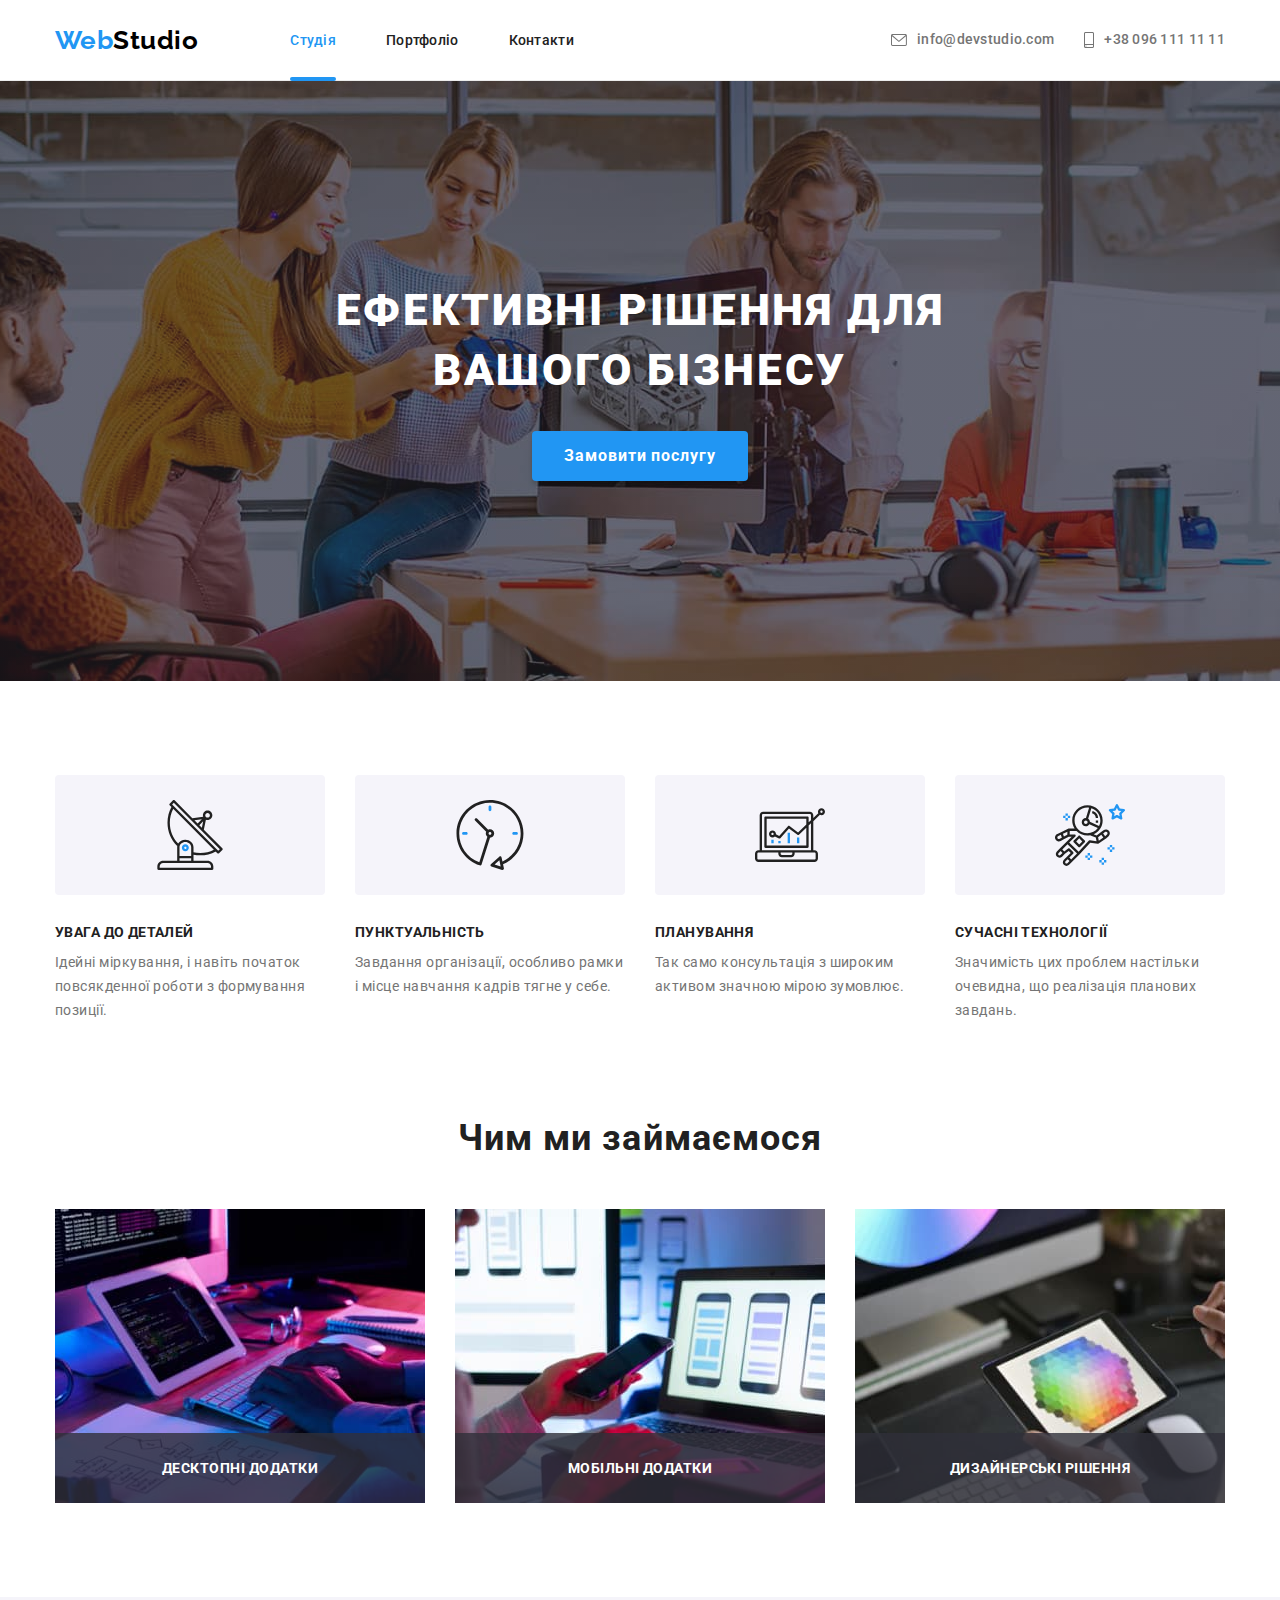
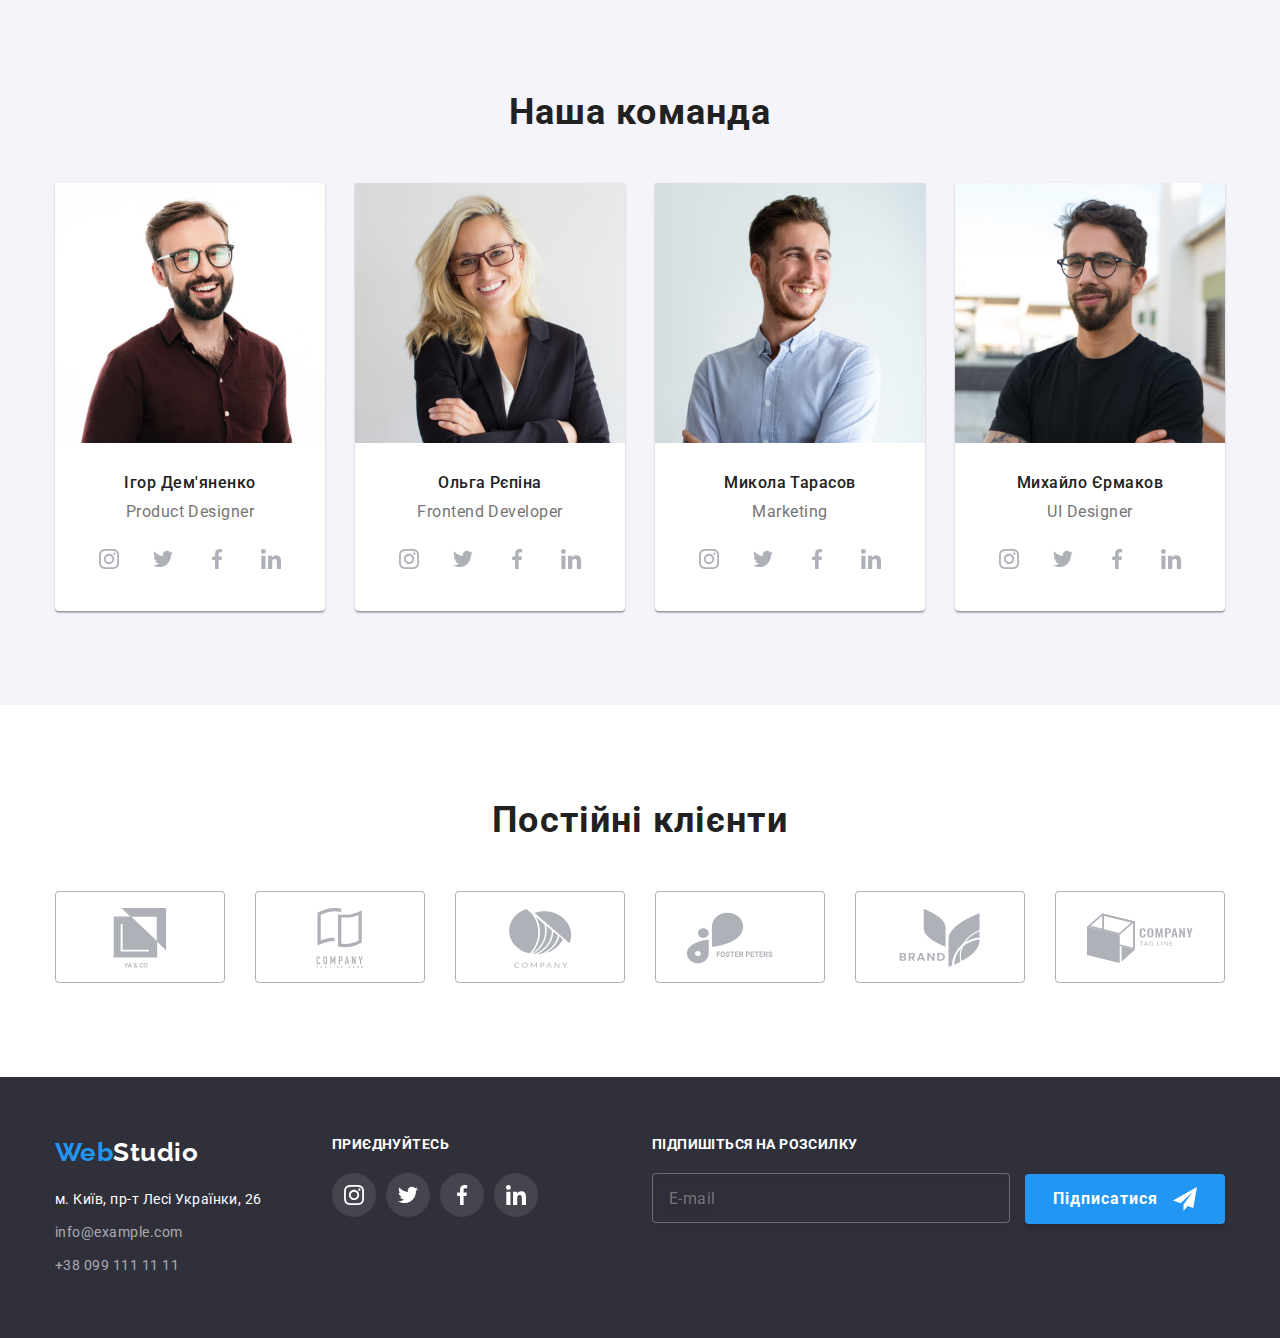
==== index.html @ dfc49bd6 "HW-8" ====
﻿<!DOCTYPE html>
<html lang="ru">
  <head>
    <meta charset="UTF-8" />
    <meta http-equiv="X-UA-Compatible" content="IE=edge" />
    <meta name="viewport" content="width=device-width, initial-scale=1.0" />
    <title>Студия</title>

    <link
      rel="stylesheet"
      href="https://fonts.googleapis.com/css2?family=Raleway:wght@700&family=Roboto:wght@400;500;700;900&display=swap"
    />

    <link
      rel="stylesheet"
      href="https://cdnjs.cloudflare.com/ajax/libs/modern-normalize/1.1.0/modern-normalize.min.css"
    />

    <link rel="stylesheet" href="./css/main.min.css" />
  </head>
  <body>
    <!-- Шапка страницы -->
    <header class="header">
      <div class="container header__container">
        <a class="logo header__logo--positioning" href="./index.html"><span class="logo__initial">Web</span>Studio</a>
        <button data-mobile-menu-open class="button header__button-mobile-menu" type="button" aria-label="Відкрити меню навігації по сайту">
          <svg class="icon header__icon-menu" width="24" height="16">
            <use href="./images/icons.svg#icon-menu"></use>
          </svg>
        </button>
        <div data-mobile-menu class="mobile-menu mobile-menu--hidden">
          <button data-mobile-menu-close class="button header__button-mobile-menu header__button-mobile-menu--close" type="button"
            aria-label="Закрити меню навігації по сайту">
            <svg class="icon header__icon-menu" width="24" height="16">
              <use href="./images/icons.svg#icon-menu-close"></use>
            </svg>
          </button>
          <nav class="mobile-menu__nav mobile-menu__nav--gap">
            <ul class="list mobile-menu__list">
              <li class="mobile-menu__item--positioning">
                <a class="mobile-menu__link mobile-menu__item--current" href="./index.html">Студія</a>
              </li>
              <li class="mobile-menu__item--positioning">
                <a class="mobile-menu__link" href="./portfolio.html">Портфоліо</a>
              </li>
              <li class="mobile-menu__item--positioning">
                <a class="mobile-menu__link" href="#">Контакти</a>
              </li>
            </ul>
          </nav>
          <div class="mobile-menu__contact-thumb">
            <a class="mobile-menu__link mobile-menu__contact-tel mobile-menu__contact--positioning" href="tel:+380961111111">
              +38 096 111 11 11
            </a>
            <a class="mobile-menu__link mobile-menu__contact-mail mobile-menu__contact--positioning" href="mailto:info@devstudio.com">
              info@devstudio.com
            </a>
          </div>
          <ul class="list mobile-menu__social">
            <li class="mobile-menu__social-line mobile-menu__social-item--positioning">
              <a class="mobile-menu__link mobile-menu__social-item" href="#">Instagram</a>
            </li>
            <li class="mobile-menu__social-line mobile-menu__social-item--positioning">
              <a class="mobile-menu__link mobile-menu__social-item" href="#">Twitter</a>
            </li>
            <li class="mobile-menu__social-line mobile-menu__social-item--positioning">
              <a class="mobile-menu__link mobile-menu__social-item" href="#">Facebook</a>
            </li>
            <li class="mobile-menu__social-line mobile-menu__social-item--positioning">
              <a class="mobile-menu__link mobile-menu__social-item" href="#">LinkedIn</a>
            </li>
          </ul>
        </div>
        <nav class="menu-nav menu-nav--gap">
          <ul class="list menu-nav__list menu-nav--gap">
            <li class="menu-nav__item--positioning">
              <a class="link menu-nav__link menu-nav__link--current" href="./index.html">Студія</a>
            </li>
            <li class="menu-nav__item--positioning">
              <a class="link menu-nav__link" href="./portfolio.html">Портфоліо</a>
            </li>
            <li class="menu-nav__item--positioning">
              <a class="link menu-nav__link" href="#">Контакти</a>
            </li>
          </ul>
        </nav>
        <div class="header__contact-thumb">
          <a class="link header__contact header__contact--positioning" href="mailto:info@devstudio.com">
            <svg class="header__icon header__icon--positioning" width="16" height="12">
              <use href="./images/icons.svg#icon-envelope"></use>
            </svg>
            info@devstudio.com
          </a>
          <a class="link header__contact header__contact--positioning" href="tel:+380961111111">
            <svg class="header__icon header__icon--positioning" width="10" height="16">
              <use href="./images/icons.svg#icon-smartphone"></use>
            </svg>
            +38 096 111 11 11
          </a>
        </div>
      </div>
    </header>
    <main>
      <!-- Херо секция -->
      <section class="hero hero__container--positioning">
        <h1 class="hero__title hero__title--positioning">
          Ефективні рішення для вашого бізнесу
        </h1>
        <button data-modal-open class="button hero__button" type="button">
          Замовити послугу
        </button>
      </section>
      <!-- Особенности -->
      <section class="section">
        <div class="container">
          <h2 class="visually-hidden">Особливості</h2>
          <ul class="list benefit__list">
            <li class="benefit__item">
              <div class="benefit__div benefit__div--positioning">
                <svg class="benefit__icon benefit__icon--positioning" width="70" height="70">
                  <use href="./images/icons.svg#icon-antenna"></use>
                </svg>
              </div>
              <h3 class="title benefit__title benefit__title--positioning">
                Увага до деталей
              </h3>
              <p class="benefit__text">
                Ідейні міркування, і навіть початок повсякденної роботи з формування позиції.
              </p>
            </li>
            <li class="benefit__item benefit__item--positioning">
              <div class="benefit__div benefit__div--positioning">
                <svg class="benefit__icon benefit__icon--positioning" width="70" height="70">
                  <use href="./images/icons.svg#icon-clock"></use>
                </svg>
              </div>
              <h3 class="title benefit__title benefit__title--positioning">
                Пунктуальність
              </h3>
              <p class="benefit__text">
                Завдання організації, особливо рамки і місце навчання кадрів тягне у себе.
              </p>
            </li>
            <li class="benefit__item benefit__item--positioning">
              <div class="benefit__div benefit__div--positioning">
                <svg class="benefit__icon benefit__icon--positioning" width="70" height="70">
                  <use href="./images/icons.svg#icon-diagram"></use>
                </svg>
              </div>
              <h3 class="title benefit__title benefit__title--positioning">
                Планування
              </h3>
              <p class="benefit__text">
                Так само консультація з широким активом значною мірою зумовлює.
              </p>
            </li>
            <li class="benefit__item benefit__item--positioning">
              <div class="benefit__div benefit__div--positioning">
                <svg class="benefit__icon benefit__icon--positioning" width="70" height="70">
                  <use href="./images/icons.svg#icon-astronaut"></use>
                </svg>
              </div>
              <h3 class="title benefit__title benefit__title--positioning">
                Сучасні технології
              </h3>
              <p class="benefit__text">
                Значимість цих проблем настільки очевидна, що реалізація планових завдань.
              </p>
            </li>
          </ul>
        </div>
      </section>
      <!-- Презентация -->
      <section class="section presentation">
        <div class="container">
          <h2 class="title title--positioning">Чим ми займаємося</h2>
          <ul class="list presentation__list">
            <li class="presentation__item presentation__item--positioning">
              <img class="img presentation__img" srcset="./images/box1@2x.jpg 2x" src="./images/box1.jpg" alt="Разработка сайта" width="370" height="295" />
              <h3 class="presentation__title">Десктопні додатки</h3>
            </li>
            <li class="presentation__item presentation__item--positioning">
              <img class="img presentation__img" srcset="./images/box2@2x.jpg 2x" src="./images/box2.jpg" alt="Адаптация сайта для мобильных устройств" width="370"
                height="295" />
              <h3 class="presentation__title">Мобільні додатки</h3>
            </li>
            <li class="presentation__item presentation__item--positioning">
              <img class="img presentation__img" srcset="./images/box3@2x.jpg 2x" src="./images/box3.jpg" alt="Тестирование готового продукта" width="370" height="295" />
              <h3 class="presentation__title">Дизайнерські рішення</h3>
            </li>
          </ul>
        </div>
      </section>
      <!-- Наша команда -->
      <section class="section team">
        <div class="container">
          <h2 class="title title--positioning">Наша команда</h2>
          <ul class="list team__list">
            <li class="team-card">
              <article>
                <img class="img team-card__img" srcset="./images/foto1@2x.jpg 2x" src="./images/foto1.jpg" alt="Фото Игоря Демьяненко" width="270" height="260" />
                <div class="team-card__tablet">
                  <h3 class="team-card__name team-card__name--positioning">
                    Ігор Дем'яненко
                  </h3>
                  <p class="team-card__profession--positioning">Product Designer</p>
                  <ul class="list contact-list">
                    <li class="contact-list__item--positioning">
                      <a class="link contact-list__link" href="#" aria-label="Instagram">
                        <svg class="icon" width="20" height="20">
                          <use href="./images/icons.svg#icon-instagram"></use>
                        </svg>
                      </a>
                    </li>
                    <li class="contact-list__item--positioning">
                      <a class="link contact-list__link" href="#" aria-label="Twitter">
                        <svg class="icon" width="20" height="20">
                          <use href="./images/icons.svg#icon-twitter"></use>
                        </svg>
                      </a>
                    </li>
                    <li class="contact-list__item--positioning">
                      <a class="link contact-list__link" href="#" aria-label="Facebook">
                        <svg class="icon" width="20" height="20">
                          <use href="./images/icons.svg#icon-facebook"></use>
                        </svg>
                      </a>
                    </li>
                    <li class="contact-list__item--positioning">
                      <a class="link contact-list__link" href="#" aria-label="Linkedin">
                        <svg class="icon" width="20" height="20">
                          <use href="./images/icons.svg#icon-linkedin"></use>
                        </svg>
                      </a>
                    </li>
                  </ul>
                </div>
              </article>
            </li>
            <li class="team-card">
              <article>
                <img class="img team-card__img" srcset="./images/foto2@2x.jpg 2x" src="./images/foto2.jpg" alt="Фото Ольги Репиной" width="270" height="260" />
                <div class="team-card__tablet">
                  <h3 class="team-card__name team-card__name--positioning">
                    Ольга Рєпіна
                  </h3>
                  <p class="team-card__profession--positioning">
                    Frontend Developer
                  </p>
                  <ul class="list contact-list">
                    <li class="contact-list__item--positioning">
                      <a class="link contact-list__link" href="#" aria-label="Instagram">
                        <svg class="icon" width="20" height="20">
                          <use href="./images/icons.svg#icon-instagram"></use>
                        </svg>
                      </a>
                    </li>
                    <li class="contact-list__item--positioning">
                      <a class="link contact-list__link" href="#" aria-label="Twitter">
                        <svg class="icon" width="20" height="20">
                          <use href="./images/icons.svg#icon-twitter"></use>
                        </svg>
                      </a>
                    </li>
                    <li class="contact-list__item--positioning">
                      <a class="link contact-list__link" href="#" aria-label="Facebook">
                        <svg class="icon" width="20" height="20">
                          <use href="./images/icons.svg#icon-facebook"></use>
                        </svg>
                      </a>
                    </li>
                    <li class="contact-list__item--positioning">
                      <a class="link contact-list__link" href="#" aria-label="Linkedin">
                        <svg class="icon" width="20" height="20">
                          <use href="./images/icons.svg#icon-linkedin"></use>
                        </svg>
                      </a>
                    </li>
                  </ul>
                </div>
              </article>
            </li>
            <li class="team-card">
              <article>
                <img class="img team-card__img" srcset="./images/foto3@2x.jpg 2x" src="./images/foto3.jpg" alt="Фото Николая Тарасова" width="270" height="260" />
                <div class="team-card__tablet">
                  <h3 class="team-card__name team-card__name--positioning">
                    Микола Тарасов
                  </h3>
                  <p class="team-card__profession--positioning">Marketing</p>
                  <ul class="list contact-list">
                    <li class="contact-list__item--positioning">
                      <a class="link contact-list__link" href="#" aria-label="Instagram">
                        <svg class="icon" width="20" height="20">
                          <use href="./images/icons.svg#icon-instagram"></use>
                        </svg>
                      </a>
                    </li>
                    <li class="contact-list__item--positioning">
                      <a class="link contact-list__link" href="#" aria-label="Twitter">
                        <svg class="icon" width="20" height="20">
                          <use href="./images/icons.svg#icon-twitter"></use>
                        </svg>
                      </a>
                    </li>
                    <li class="contact-list__item--positioning">
                      <a class="link contact-list__link" href="#" aria-label="Facebook">
                        <svg class="icon" width="20" height="20">
                          <use href="./images/icons.svg#icon-facebook"></use>
                        </svg>
                      </a>
                    </li>
                    <li class="contact-list__item--positioning">
                      <a class="link contact-list__link" href="#" aria-label="Linkedin">
                        <svg class="icon" width="20" height="20">
                          <use href="./images/icons.svg#icon-linkedin"></use>
                        </svg>
                      </a>
                    </li>
                  </ul>
                </div>
              </article>
            </li>
            <li class="team-card">
              <article>
                <img class="img team-card__img" srcset="./images/foto4@2x.jpg 2x" src="./images/foto4.jpg" alt="Фото Михаила Ермакова" width="270" height="260" />
                <div class="team-card__tablet">
                  <h3 class="team-card__name team-card__name--positioning">
                    Михайло Єрмаков
                  </h3>
                  <p class="team-card__profession--positioning">UI Designer</p>
                  <ul class="list contact-list">
                    <li class="contact-list__item--positioning">
                      <a class="link contact-list__link" href="#" aria-label="Instagram">
                        <svg class="icon" width="20" height="20">
                          <use href="./images/icons.svg#icon-instagram"></use>
                        </svg>
                      </a>
                    </li>
                    <li class="contact-list__item--positioning">
                      <a class="link contact-list__link" href="#" aria-label="Twitter">
                        <svg class="icon" width="20" height="20">
                          <use href="./images/icons.svg#icon-twitter"></use>
                        </svg>
                      </a>
                    </li>
                    <li class="contact-list__item--positioning">
                      <a class="link contact-list__link" href="#" aria-label="Facebook">
                        <svg class="icon" width="20" height="20">
                          <use href="./images/icons.svg#icon-facebook"></use>
                        </svg>
                      </a>
                    </li>
                    <li class="contact-list__item--positioning">
                      <a class="link contact-list__link" href="#" aria-label="Linkedin">
                        <svg class="icon" width="20" height="20">
                          <use href="./images/icons.svg#icon-linkedin"></use>
                        </svg>
                      </a>
                    </li>
                  </ul>
                </div>
              </article>
            </li>
          </ul>
        </div>
      </section>
      <!-- Постоянные клиенты -->
      <section class="section client">
        <div class="container">
          <h2 class="title title--positioning">Постійні клієнти</h2>
          <ul class="list client__list">
            <li class="client__item">
              <a class="link client__link" href="#">
                <svg class="icon" width="106" height="60">
                  <use href="./images/icons.svg#icon-client1"></use>
                </svg>
              </a>
            </li>
            <li class="client__item">
              <a class="link client__link" href="#">
                <svg class="icon" width="106" height="60">
                  <use href="./images/icons.svg#icon-client2"></use>
                </svg>
              </a>
            </li>
            <li class="client__item">
              <a class="link client__link" href="#">
                <svg class="icon" width="106" height="60">
                  <use href="./images/icons.svg#icon-client3"></use>
                </svg>
              </a>
            </li>
            <li class="client__item">
              <a class="link client__link" href="#">
                <svg class="icon" width="106" height="60">
                  <use href="./images/icons.svg#icon-client4"></use>
                </svg>
              </a>
            </li>
            <li class="client__item">
              <a class="link client__link" href="#">
                <svg class="icon" width="106" height="60">
                  <use href="./images/icons.svg#icon-client5"></use>
                </svg>
              </a>
            </li>
            <li class="client__item">
              <a class="link client__link" href="#">
                <svg class="icon" width="106" height="60">
                  <use href="./images/icons.svg#icon-client6"></use>
                </svg>
              </a>
            </li>
          </ul>
        </div>
      </section>
    </main>
    <!-- Футер страницы -->
    <footer class="footer">
      <div class="container">
        <div class="footer__body">
          <div class="footer--gap">
            <div class="address--positioning">
              <a class="logo logo--inverse-color logo--positioning" href="./index.html"><span
                  class="logo__initial">Web</span>Studio</a>
              <address class="address">
                <p class="address__item--positioning">
                  м. Київ, пр-т Лесі Українки, 26
                </p>
                <a class="link address__contact address__item--positioning"
                  href="mailto:info@example.com">info@example.com</a>
                <a class="link address__contact" href="tel:+380991111111">+38 099 111 11 11</a>
              </address>
            </div>
            <div>
              <h2 class="footer__title footer__title--positioning">
                Приєднуйтесь
              </h2>
              <ul class="list contact-list">
                <li class="contact-list__item--positioning">
                  <a class="contact-list__link contact-list__link--dark-background" href="#" aria-label="Instagram">
                    <svg class="icon" width="20" height="20">
                      <use href="./images/icons.svg#icon-instagram"></use>
                    </svg>
                  </a>
                </li>
                <li class="contact-list__item--positioning">
                  <a class="contact-list__link contact-list__link--dark-background" href="#" aria-label="Twitter">
                    <svg class="icon" width="20" height="20">
                      <use href="./images/icons.svg#icon-twitter"></use>
                    </svg>
                  </a>
                </li>
                <li class="contact-list__item--positioning">
                  <a class="contact-list__link contact-list__link--dark-background" href="#" aria-label="Facebook">
                    <svg class="icon" width="20" height="20">
                      <use href="./images/icons.svg#icon-facebook"></use>
                    </svg>
                  </a>
                </li>
                <li class="contact-list__item--positioning">
                  <a class="contact-list__link contact-list__link--dark-background" href="#" aria-label="Linkedin">
                    <svg class="icon" width="20" height="20">
                      <use href="./images/icons.svg#icon-linkedin"></use>
                    </svg>
                  </a>
                </li>
              </ul>
            </div>
          </div>
          <div class="form-subscribe--positioning">
            <h2 class="footer__title footer__title--positioning">
              Підпишіться на розсилку
            </h2>
            <div class="form-subscribe__container">
              <form class="form-subscribe" name="form-subscribe" autocomplete="on" validate>
                <label class="form__label">
                  <input type="email" class="form-subscribe__input form-subscribe__input--positioning" name="email"
                    placeholder="E-mail" />
                </label>
                <button class="button form-subscribe__button form__button" type="submit">
                  Підписатися
                  <svg class="form-subscribe__icon form-subscribe__icon--positioning" width="24" height="24">
                    <use href="./images/icons.svg#icon-send"></use>
                  </svg>
                </button>
              </form>
            </div>
          </div>
        </div>
      </div>
    </footer>

    <!-- Модальное окно -->
    <div data-modal class="backdrop-modal backdrop-modal--hidden">
      <div class="modal">
        <button data-modal-close type="button" class="button modal__close" aria-label="Закрыть окно">
          <svg class="icon" width="11" height="11">
            <use href="./images/icons.svg#icon-close"></use>
          </svg>
        </button>
        <form class="form" name="modal-form" autocomplete="on" validate>
          <div role="group" aria-labelledby="contact">
            <h2 class="title form__title form__title--positioning">
              Залиште свої дані, ми вам передзвонимо
            </h2>
            <label class="form__label">
              <span class="form__label--positioning">Ім'я</span>
              <div class="form__field">
                <input type="text" class="form__input form__input--positioning" name="name" />
                <svg class="icon form__icon" width="18" height="18">
                  <use href="./images/icons.svg#icon-person"></use>
                </svg>
              </div>
            </label>
            <label class="form__label">
              <span class="form__label--positioning">Телефон</span>
              <div class="form__field">
                <input type="tel" class="form__input form__input--positioning" name="tel" />
                <svg class="icon form__icon" width="18" height="18">
                  <use href="./images/icons.svg#icon-person-phone"></use>
                </svg>
              </div>
            </label>
            <label class="form__label">
              <span class="form__label--positioning">Пошта</span>
              <div class="form__field">
                <input type="email" class="form__input form__input--positioning" name="email" />
                <svg class="icon form__icon" width="18" height="18">
                  <use href="./images/icons.svg#icon-person-email"></use>
                </svg>
              </div>
            </label>
            <label class="form__label">
              <span class="form__label--positioning">Коментар</span>
              <div class="form__field">
                <textarea class="form__input form__input--positioning form__textarea form__textarea--positioning"
                  name="feedback" rows="8" placeholder="Введіть текст"></textarea>
              </div>
            </label>
            <label class="form__label form__checkbox form__checkbox--positioning">
              <input class="form__input-checkbox visually-hidden" type="checkbox" name="terms" />
              <svg class="form__icon-checkbox form__icon-checkbox--positioning" width="16" height="16">
                <use href="./images/icons.svg#icon-checkbox"></use>
              </svg>
              <svg class="form__icon-checkbox-check form__icon-checkbox--positioning" width="16" height="16">
                <use href="./images/icons.svg#icon-checkbox-check"></use>
              </svg>
              <p>
                Погоджуюся з розсилкою та приймаю 
                <a class="link form__link-term" href="#" aria-label="Условия договора">Умови договору</a>
              </p>
            </label>
          </div>
          <button class="button form__button form__button--positioning" type="submit">
            Відправити
          </button>
        </form>
      </div>
    </div>

    <!-- Скрипт открытия мобильного меню и модального окна -->
    <script src="./js/mobile-menu.js"></script>
    <script src="./js/modal.js"></script>
  </body>
</html>
---- css/main.min.css ----
:root{--color-background-main: #ffffff;--color-background-secondary: #2f303a;--color-background-accent: #2196f3;--color-background-hero: #c4c4c4;--color-background-team: #f5f4fa;--color-background-button-hero: #2196f3;--color-background-button-hero-hover: #188ce8;--color-background-button-example: #f5f4fa;--color-background-button-example-hover: #2196f3;--color-text-main: #757575;--color-text-secondary: #ffffff;--color-text-button-hero: #ffffff;--color-text-button-example: #212121;--color-text-button-example-hover: #ffffff;--color-text-button-modal: #000000;--color-text-title: #212121;--color-text-address: #ffffff;--color-text-input: #000000;--color-logo-first: #2196f3;--color-logo-second-header: #000000;--color-logo-second-footer: #ffffff;--color-link: #212121;--color-link-hover: #2196f3;--color-link-contact-header: #757575;--color-link-contact-footer: rgba(255, 255, 255, 0.6);--color-icon-header: #757575;--color-icon-link: #afb1b8;--color-icon-link-hover: #ffffff;--color-icon-link-footer: #ffffff;--color-icon-link-hover: #ffffff;--color-border-header: #ececec;--color-border-example-title: #eeeeee;--font-family-main: "Roboto", sans-serif;--font-family-logo: "Raleway", sans-serif;--transition-duration: 250ms;--transition-timing-function: cubic-bezier(0.4, 0, 0.2, 1)}h1,h2,h3,p,ul{margin:0}.visually-hidden{position:absolute;width:1px;height:1px;margin:-1px;border:0;padding:0;white-space:nowrap;-webkit-clip-path:inset(100%);clip-path:inset(100%);clip:rect(0 0 0 0);overflow:hidden}.container{margin:0 auto;padding:0 15px;width:100%;max-width:480px}@media screen and (min-width: 768px){.container{max-width:768px}}@media screen and (min-width: 1200px){.container{max-width:1200px}}.logo{display:block;font-family:var(--font-family-logo);font-weight:700;font-size:24px;line-height:1.17;text-decoration:none;color:var(--color-logo-second-header)}@media screen and (min-width: 1200px){.logo{font-size:26px;line-height:1.19}}.logo__initial{color:var(--color-logo-first)}.logo--inverse-color{color:var(--color-logo-second-footer)}.logo--positioning{margin-bottom:20px}.list{padding-left:0px;list-style:none}.link{display:block;color:var(--color-link);text-decoration:none;transition:color var(--transition-duration) var(--transition-timing-function)}.link:hover,.link:focus{color:var(--color-link-hover)}.button{min-width:73px;font-family:inherit;font-size:16px;border-radius:4px;border:none;text-align:center;cursor:pointer}.section{padding-top:60px;padding-bottom:60px}@media screen and (min-width: 1200px){.section{padding-top:94px;padding-bottom:94px}}.title{color:var(--color-text-title);font-size:28px;line-height:1.18;letter-spacing:.03em}@media screen and (min-width: 1200px){.title{font-size:36px;line-height:1.17}}.title--positioning{margin-bottom:30px}@media screen and (min-width: 1200px){.title--positioning{margin-bottom:50px}}.img{display:block;width:100%;height:auto}.icon{fill:currentColor}.form__title{text-align:center;font-size:20px;line-height:1.5}@media screen and (min-width: 1200px){.form__title{line-height:1.15}}.form__title--positioning{margin-bottom:12px}.form__label{font-size:12px;line-height:1.167;letter-spacing:.01em}.form__label--positioning{margin-bottom:4px}.form__field{position:relative;color:var(--color-text-title);transition:color var(--transition-duration) var(--transition-timing-function)}.form__field:hover,.form__field:focus-within{color:var(--color-link-hover)}.form__input{display:block;padding:12px 12px 12px 42px;height:40px;width:100%;font-size:14px;letter-spacing:.01em;border:1px solid rgba(33,33,33,.2);border-radius:4px;outline:0px;color:var(--color-text-input);transition:border-color var(--transition-duration) var(--transition-timing-function)}@media screen and (min-width: 1200px){.form__input{font-size:12px}}.form__field:hover .form__input,.form__field:focus-within .form__input{border-color:var(--color-link-hover)}.form__input::-moz-placeholder{color:rgba(117,117,117,.5)}.form__input:-ms-input-placeholder{color:rgba(117,117,117,.5)}.form__input::placeholder{color:rgba(117,117,117,.5)}.form__input--positioning{margin-bottom:10px}.form__icon{position:absolute;top:10px;left:18px}.form__textarea{padding:12px 12px 12px 20px;resize:none;height:120px}.form__textarea--positioning{margin-bottom:20px}.form__checkbox{display:flex;justify-content:center;align-items:center;font-size:12px;line-height:1.167;letter-spacing:.03em}@media screen and (min-width: 1200px){.form__checkbox{font-size:14px;line-height:1.714}}.form__checkbox--positioning{margin-bottom:30px}.form__input-checkbox:checked~.form__icon-checkbox{display:none}.form__input-checkbox:focus~.form__icon-checkbox{outline:1px dotted currentColor}.form__icon-checkbox--positioning{margin-right:8px}.form__icon-checkbox-check{display:none}.form__input-checkbox:checked~.form__icon-checkbox-check{display:block}.form__input-checkbox:focus~.form__icon-checkbox-check{outline:1px dotted currentColor}.form__icon-checkbox-check--positioning{margin-right:8px}.form__link-term{display:inline;text-decoration:underline;color:var(--color-link-hover)}.form__button{display:block;padding:10px;width:200px;background-color:var(--color-background-button-hero);box-shadow:0px 4px 4px rgba(0,0,0,.15);font-weight:700;line-height:1.875;letter-spacing:.06;color:var(--color-text-button-hero);transition:background-color var(--transition-duration) var(--transition-timing-function)}.form__button:hover,.form__button:focus{background-color:var(--color-background-button-hero-hover)}.form__button--positioning{margin-right:auto;margin-left:auto}body{background-color:var(--color-background-main);color:var(--color-text-main);font-family:var(--font-family-main);letter-spacing:.03em}.header{font-weight:500;font-size:14px;line-height:1.143;border-bottom:1px solid var(--color-border-header)}.header__button-mobile-menu{min-width:40px;min-height:40px;background-color:rgba(0,0,0,0);color:var(--color-text-button-modal);transition:color var(--transition-duration) var(--transition-timing-function)}.header__button-mobile-menu:hover,.header__button-mobile-menu:focus{color:var(--color-background-button-example-hover)}.header__button-mobile-menu--close{position:absolute;top:10px;right:15px}@media screen and (min-width: 768px){.header__button-mobile-menu{display:none}}.header__contact-thumb{display:none}@media screen and (min-width: 768px){.header__contact-thumb{display:block}}@media screen and (min-width: 1200px){.header__contact-thumb{display:flex}}.header__contact{display:flex;align-items:center;letter-spacing:.02em;color:var(--color-link-contact-header);font-size:12px;line-height:1.17}@media screen and (min-width: 1200px){.header__contact{font-size:14px;line-height:1.14}}@media screen and (max-width: 1199px){.header__contact--positioning:not(:last-child){margin-bottom:10px}}@media screen and (min-width: 1200px){.header__contact--positioning:not(:last-child){margin-right:30px}}.header__icon{fill:var(--color-icon-header);transition:fill var(--transition-duration) var(--transition-timing-function)}.link:hover .header__icon,.link:focus .header__icon,.link:visited .header__icon{fill:currentColor}.header__icon--positioning{margin-right:8px}@media screen and (min-width: 1200px){.header__icon--positioning{margin-right:10px}}.header__container{display:flex;align-items:center;height:60px}@media screen and (min-width: 768px){.header__container{height:80px}}.header__logo--positioning{margin-right:auto}@media screen and (min-width: 768px){.header__logo--positioning{margin-right:87px}}@media screen and (min-width: 1200px){.header__logo--positioning{margin-right:92px}}.menu-nav{display:none;letter-spacing:.02em}@media screen and (min-width: 768px){.menu-nav{display:flex;align-items:center}}.menu-nav--gap{margin-right:auto}.menu-nav__list{display:flex;align-items:center}.menu-nav__item--positioning:not(:last-child){margin-right:50px}.menu-nav__link{padding-top:33px;padding-bottom:33px}.menu-nav__link--current{position:relative;color:var(--color-link-hover)}.menu-nav__link--current::after{position:absolute;bottom:0;left:0;width:100%;height:4px;background-color:var(--color-background-accent);border-radius:2px;content:""}.mobile-menu{position:fixed;top:0;left:0;height:100%;width:100%;overflow-y:scroll;display:flex;flex-direction:column;padding-top:48px;padding-left:40px;padding-bottom:48px;background-color:var(--color-background-main);box-shadow:0px 4px 8px rgba(0,0,0,.04),0px 2px 4px rgba(0,0,0,.08),0px 1px 3px rgba(0,0,0,.16);transform:translate(0%, 0%) scale(1);transition:transform var(--transition-duration) var(--transition-timing-function)}.mobile-menu--hidden{transform:translate(100%, -100%) scale(0)}.mobile-menu__nav{font-size:40px;line-height:1.18;letter-spacing:.02em}.mobile-menu__nav--gap{margin-bottom:auto}.mobile-menu__link{display:block;text-decoration:none;color:var(--color-link)}.mobile-menu__item--positioning:not(:last-child){margin-bottom:32px}.mobile-menu__item--current{color:var(--color-link-hover)}.mobile-menu__contact-thumb{margin-bottom:64px}.mobile-menu__contact--positioning:not(:last-child){margin-bottom:32px}.mobile-menu__contact-tel{font-size:32px;line-height:1.18;letter-spacing:.02em;color:var(--color-link-hover)}@media screen and (min-width: 340px){.mobile-menu__contact-tel{font-size:34px}}.mobile-menu__contact-mail{font-size:24px;line-height:1.18;letter-spacing:.02em;color:var(--color-text-main)}.mobile-menu__social{display:flex;flex-wrap:wrap}.mobile-menu__social-item{font-size:18px;line-height:1.22;letter-spacing:.02em;color:var(--color-link-hover)}.mobile-menu__social-item--positioning:not(:last-child){margin-right:20px}.mobile-menu__social-line{position:relative}.mobile-menu__social-line:not(:last-child)::after{content:"";position:absolute;top:0;right:-10px;height:22px;width:0px;border:1px solid rgba(33,33,33,.2)}.hero{padding-top:118px;padding-bottom:118px;max-width:480px;width:100%;height:400px;background-color:var(--color-background-hero);background-image:linear-gradient(rgba(47, 48, 58, 0.4), rgba(47, 48, 58, 0.4)),url(../images/hero-mobile.jpg);background-position:center;background-size:cover;color:var(--color-text-secondary);text-align:center}@media(min-device-pixel-ratio: 2),(-webkit-min-device-pixel-ratio: 2),(min-resolution: 2dppx),(min-resolution: 192dpi){.hero{background-image:linear-gradient(rgba(47, 48, 58, 0.4), rgba(47, 48, 58, 0.4)),url(../images/hero-mobile@2x.jpg)}}@media screen and (min-width: 768px){.hero{max-width:768px;background-image:linear-gradient(rgba(47, 48, 58, 0.4), rgba(47, 48, 58, 0.4)),url(../images/hero-tablet.jpg)}}@media screen and (min-width: 768px)and (min-device-pixel-ratio: 2),screen and (min-width: 768px)and (-webkit-min-device-pixel-ratio: 2),screen and (min-width: 768px)and (min-resolution: 2dppx),screen and (min-width: 768px)and (min-resolution: 192dpi){.hero{background-image:linear-gradient(rgba(47, 48, 58, 0.4), rgba(47, 48, 58, 0.4)),url(../images/hero-tablet@2x.jpg)}}@media screen and (min-width: 1200px){.hero{padding-top:200px;padding-bottom:200px;max-width:1600px;height:600px;background-image:linear-gradient(rgba(47, 48, 58, 0.4), rgba(47, 48, 58, 0.4)),url(../images/hero.jpg)}}@media screen and (min-width: 1200px)and (min-device-pixel-ratio: 2),screen and (min-width: 1200px)and (-webkit-min-device-pixel-ratio: 2),screen and (min-width: 1200px)and (min-resolution: 2dppx),screen and (min-width: 1200px)and (min-resolution: 192dpi){.hero{background-image:linear-gradient(rgba(47, 48, 58, 0.4), rgba(47, 48, 58, 0.4)),url(../images/hero@2x.jpg)}}.hero__title{max-width:360px;width:100%;font-weight:900;font-size:26px;line-height:1.62;letter-spacing:.06em;text-transform:uppercase;text-align:center}@media screen and (min-width: 1200px){.hero__title{max-width:696px;font-size:44px;line-height:1.36}}.hero__title--positioning{margin:0px auto 30px}.hero__button{padding:10px 24px;color:var(--color-text-button-hero);font-weight:700;line-height:1.875;letter-spacing:.06em;background-color:var(--color-background-button-hero);box-shadow:0px 4px 4px rgba(0,0,0,.15);transition:background-color var(--transition-duration) var(--transition-timing-function)}@media screen and (min-width: 1200px){.hero__button{padding:10px 32px}}.hero__button:hover,.hero__button:focus{background-color:var(--color-background-button-hero-hover)}.hero__container--positioning{margin-left:auto;margin-right:auto}.benefit__list{display:flex;flex-wrap:wrap;gap:30px}.benefit__item{flex-basis:100%}@media screen and (min-width: 768px){.benefit__item{flex-basis:calc((100% - 30px)/2)}}@media screen and (min-width: 1200px){.benefit__item{flex-basis:calc((100% - 90px)/4)}}.benefit__div{padding-top:25px;padding-bottom:25px;border-radius:4px;background-color:var(--color-background-team)}.benefit__div--positioning{margin-bottom:30px}.benefit__icon{display:block}.benefit__icon--positioning{margin-left:auto;margin-right:auto}.benefit__title{font-size:14px;line-height:1.14;text-transform:uppercase;text-align:center}@media screen and (min-width: 768px){.benefit__title{text-align:left}}.benefit__title--positioning{margin-bottom:10px}.benefit__text{font-size:14px;line-height:1.71}.presentation{display:none;padding-top:0px;text-align:center}@media screen and (min-width: 1200px){.presentation{display:block}}.presentation__list{display:flex}.presentation__item{position:relative}.presentation__item--positioning:not(:last-child){margin-right:30px}.presentation__img{max-width:370px}.presentation__title{position:absolute;bottom:0;display:flex;justify-content:center;align-items:center;width:100%;height:70px;background-color:rgba(47,48,58,.8);font-size:14px;text-transform:uppercase;color:var(--color-text-secondary)}.team{line-height:1.19;text-align:center;background-color:var(--color-background-team)}.team__list{display:flex;flex-wrap:wrap;gap:30px}.team-card{background-color:var(--color-background-main);border-radius:0px 0px 4px 4px;box-shadow:0px 1px 3px rgba(0,0,0,.12),0px 1px 1px rgba(0,0,0,.14),0px 2px 1px rgba(0,0,0,.2);flex-basis:100%}@media screen and (min-width: 768px){.team-card{flex-basis:calc((100% - 30px)/2)}}@media screen and (min-width: 1200px){.team-card{flex-basis:calc((100% - 90px)/4)}}.team-card__img{max-width:450px}@media screen and (min-width: 768px){.team-card__img{max-width:354px}}@media screen and (min-width: 1200px){.team-card__img{max-width:270px}}.team-card__tablet{padding:30px 0px}.team-card__name{font-weight:500;font-size:16px;color:var(--color-text-title)}.team-card__name--positioning{margin-bottom:10px}.team-card__profession--positioning{margin-bottom:16px}.contact-list{display:flex;justify-content:center}.contact-list__item--positioning:not(:last-child){margin-right:10px}.contact-list__link{display:flex;justify-content:center;align-items:center;width:44px;height:44px;border-radius:50%;color:var(--color-icon-link);transition:color var(--transition-duration) var(--transition-timing-function),background-color var(--transition-duration) var(--transition-timing-function)}.contact-list__link:hover,.contact-list__link:focus{color:var(--color-icon-link-hover);background-color:var(--color-link-hover)}.contact-list__link--dark-background{color:var(--color-icon-link-footer);background-color:rgba(255,255,255,.1)}.client{text-align:center}.client__list{display:flex;flex-wrap:wrap;gap:30px}.client__item{flex-basis:calc((100% - 30px)/2)}@media screen and (min-width: 768px){.client__item{flex-basis:calc((100% - 60px)/3)}}@media screen and (min-width: 1200px){.client__item{flex-basis:calc((100% - 150px)/6)}}.client__link{padding-top:16px;padding-bottom:16px;height:92px;color:var(--color-icon-link);border:1px solid var(--color-icon-link);border-radius:4px;transition:color var(--transition-duration) var(--transition-timing-function),background-color var(--transition-duration) var(--transition-timing-function)}.client__link:hover,.client__link:focus{color:var(--color-link-hover);border-color:var(--color-link-hover)}.footer{padding:60px 0px;background-color:var(--color-background-secondary);font-size:14px;line-height:1.714}.footer--gap{margin-bottom:60px}@media screen and (min-width: 768px){.footer--gap{display:flex;margin-left:61px}}@media screen and (min-width: 1200px){.footer--gap{margin-left:0px;margin-bottom:0px;margin-right:auto}}.footer__body{text-align:center}@media screen and (min-width: 1200px){.footer__body{display:flex;text-align:left}}.footer__title{font-size:14px;line-height:1.14;letter-spacing:.03em;text-transform:uppercase;color:var(--color-text-address)}.footer__title--positioning{margin-bottom:20px}@media screen and (min-width: 768px)and (max-width: 1199px){.footer__title--positioning{margin-top:5px}}.address{color:var(--color-text-address);font-style:normal}.address--positioning{margin-bottom:60px}@media screen and (min-width: 768px){.address--positioning{margin-bottom:0px;margin-right:165px}}@media screen and (min-width: 1200px){.address--positioning{margin-right:70px}}.address__item--positioning{margin-bottom:8px}@media screen and (min-width: 1200px){.address__item--positioning{margin-bottom:9px}}.address__contact{color:var(--color-link-contact-footer)}.form-subscribe__container{display:flex}.form-subscribe__label{font-size:12px;line-height:1.167;letter-spacing:.01em}.form-subscribe__input{padding:15px 16px;width:100%;height:50px;border:1px solid rgba(255,255,255,.3);filter:drop-shadow(0px 4px 4px rgba(0, 0, 0, 0.15));border-radius:4px;font-size:16px;line-height:1.25;letter-spacing:.03em;color:rgba(255,255,255,.6);background-color:rgba(0,0,0,0)}@media screen and (min-width: 768px){.form-subscribe__input{width:450px}}@media screen and (min-width: 1200px){.form-subscribe__input{width:358px}}.form-subscribe__input--positioning{margin-bottom:20px}@media screen and (min-width: 1200px){.form-subscribe__input--positioning{margin-bottom:0px;margin-right:12px}}.form-subscribe__button{display:inline-block;justify-content:center;align-items:center;letter-spacing:.06em}.form-subscribe__icon{vertical-align:middle}.form-subscribe__icon--positioning{margin-left:12px}@media screen and (min-width: 1200px){.form-subscribe__icon--positioning{margin-left:10px}}@media screen and (min-width: 768px)and (max-width: 1199px){.form-subscribe--positioning{margin-left:151px;margin-right:137px}}.backdrop-modal{position:fixed;top:0;left:0;height:100%;width:100%;padding:94px 15px;background-color:rgba(0,0,0,.2);opacity:1;visibility:visible;overflow-y:scroll;transition:opacity var(--transition-duration) var(--transition-timing-function),visibility var(--transition-duration) var(--transition-timing-function)}.backdrop-modal--hidden{opacity:0;pointer-events:none;visibility:hidden}.modal{position:relative;left:50%;transform:translateX(-50%) scale(1);padding:40px;max-width:450px;background-color:var(--color-background-main);box-shadow:0px 1px 3px rgba(0,0,0,.12),0px 1px 1px rgba(0,0,0,.14),0px 2px 1px rgba(0,0,0,.2);border-radius:4px;transition:transform var(--transition-duration) var(--transition-timing-function)}@media screen and (min-width: 768px){.modal{top:50%;transform:translate(-50%, -50%) scale(1)}}@media screen and (min-width: 1200px){.modal{max-width:528px}}.backdrop-modal--hidden .modal{transform:translateX(-50%) scale(0)}@media screen and (min-width: 768px){.backdrop-modal--hidden .modal{transform:translate(-50%, -50%) scale(0)}}.modal__close{position:absolute;top:8px;right:8px;height:30px;min-width:30px;display:flex;justify-content:center;align-items:center;background-color:var(--color-background-main);border:1px solid rgba(0,0,0,.1);border-radius:50%;color:var(--color-text-button-modal);transition:color var(--transition-duration) var(--transition-timing-function)}.modal__close:focus,.modal__close:hover{color:var(--color-background-button-example-hover)}.example{line-height:1.875}.example__filter-list{display:flex;flex-wrap:wrap;justify-content:left;max-width:326px;width:100%}@media screen and (min-width: 768px){.example__filter-list{justify-content:center;max-width:100%}}.example__filter-list--positioning{margin-bottom:40px}@media screen and (min-width: 768px){.example__filter-list--positioning{margin-bottom:14px}}@media screen and (min-width: 1200px){.example__filter-list--positioning{margin-bottom:32px}}.example__filter-item--positioning:not(:last-child){margin-right:8px}@media screen and (max-width: 767px){.example__filter-item--positioning:not(:last-child):nth-child(-n+3){margin-bottom:15px}.example__filter-item--positioning:not(:last-child):nth-child(3){margin-right:0px}}.example__button{padding:6px 22px;color:var(--color-text-button-example);font-weight:500;line-height:1.62;letter-spacing:inherit;background-color:var(--color-background-button-example);transition:color var(--transition-duration) var(--transition-timing-function),background-color var(--transition-duration) var(--transition-timing-function),box-shadow var(--transition-duration) var(--transition-timing-function)}.example__button:hover,.example__button:focus{color:var(--color-text-button-example-hover);background-color:var(--color-background-button-example-hover);box-shadow:0px 3px 1px rgba(0,0,0,.1),0px 1px 2px rgba(0,0,0,.08),0px 2px 2px rgba(0,0,0,.12)}.example__list{display:flex;flex-wrap:wrap;gap:30px}.example__item{flex-basis:100%;max-width:450px}@media screen and (min-width: 768px){.example__item{flex-basis:calc((100% - 30px)/2);max-width:354px}}@media screen and (min-width: 1200px){.example__item{flex-basis:calc((100% - 60px)/3);max-width:370px}}.product-card{width:100%;transition:box-shadow var(--transition-duration) var(--transition-timing-function)}.product-card:hover{box-shadow:0px 1px 1px rgba(0,0,0,.12),0px 4px 4px rgba(0,0,0,.06),1px 4px 6px rgba(0,0,0,.16)}.product-card__img-thumb{position:relative;overflow:hidden}.product-card__img-overlay{position:absolute;top:0px;left:0px;width:100%;height:100%;padding-top:77px;padding-right:24px;padding-bottom:77px;padding-left:24px;overflow-y:auto;background-color:rgba(33,150,243,.9);transform:translateY(100%);transition:transform var(--transition-duration) var(--transition-timing-function)}@media screen and (min-width: 768px){.product-card__img-overlay{padding-top:49px}}@media screen and (min-width: 1200px){.product-card__img-overlay{padding-top:63px;padding-bottom:63px}}.product-card:hover .product-card__img-overlay{transform:translateY(0)}.product-card__img-description{font-size:18px;line-height:1.56;color:var(--color-text-secondary)}.product-card__tablet{padding:20px 24px;border-right:1px solid var(--color-border-example-title);border-bottom:1px solid var(--color-border-example-title);border-left:1px solid var(--color-border-example-title)}.product-card__title{font-size:18px;line-height:2;letter-spacing:.06em;margin-bottom:4px}/*# sourceMappingURL=main.min.css.map */
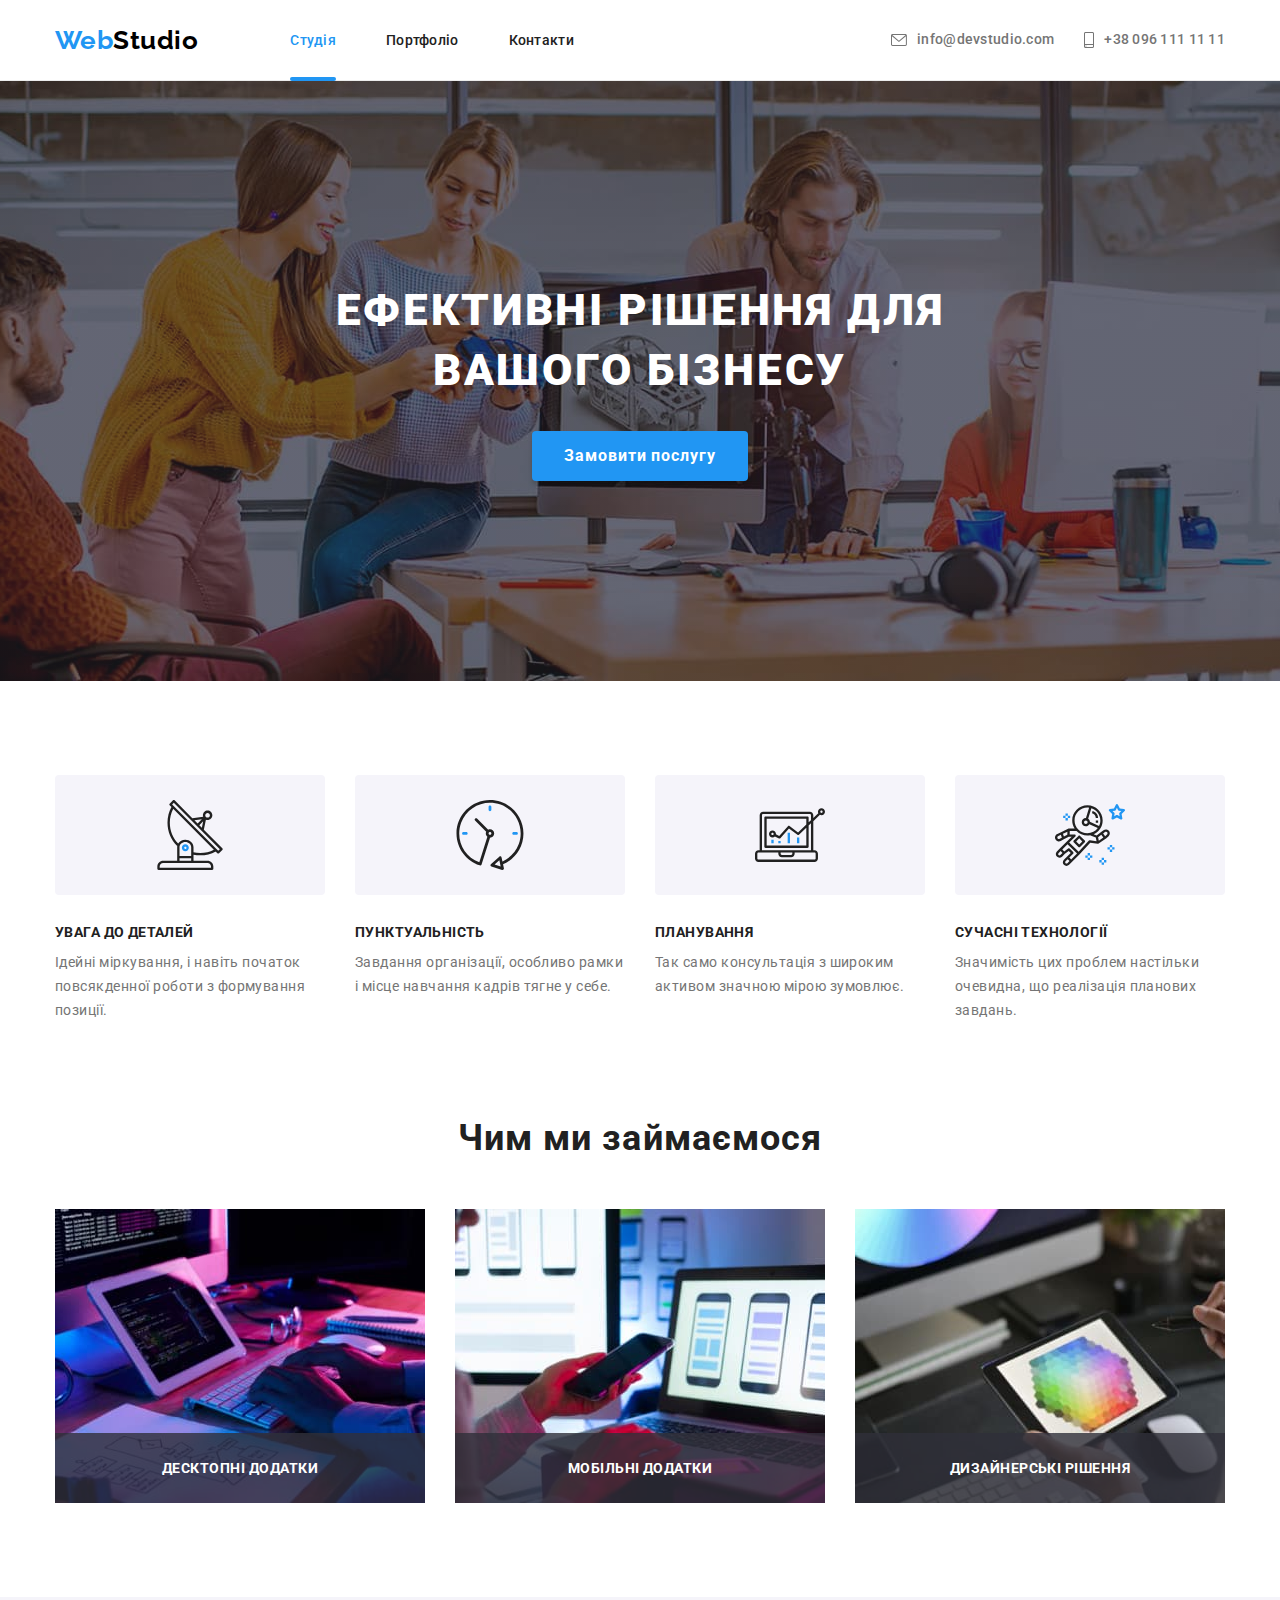
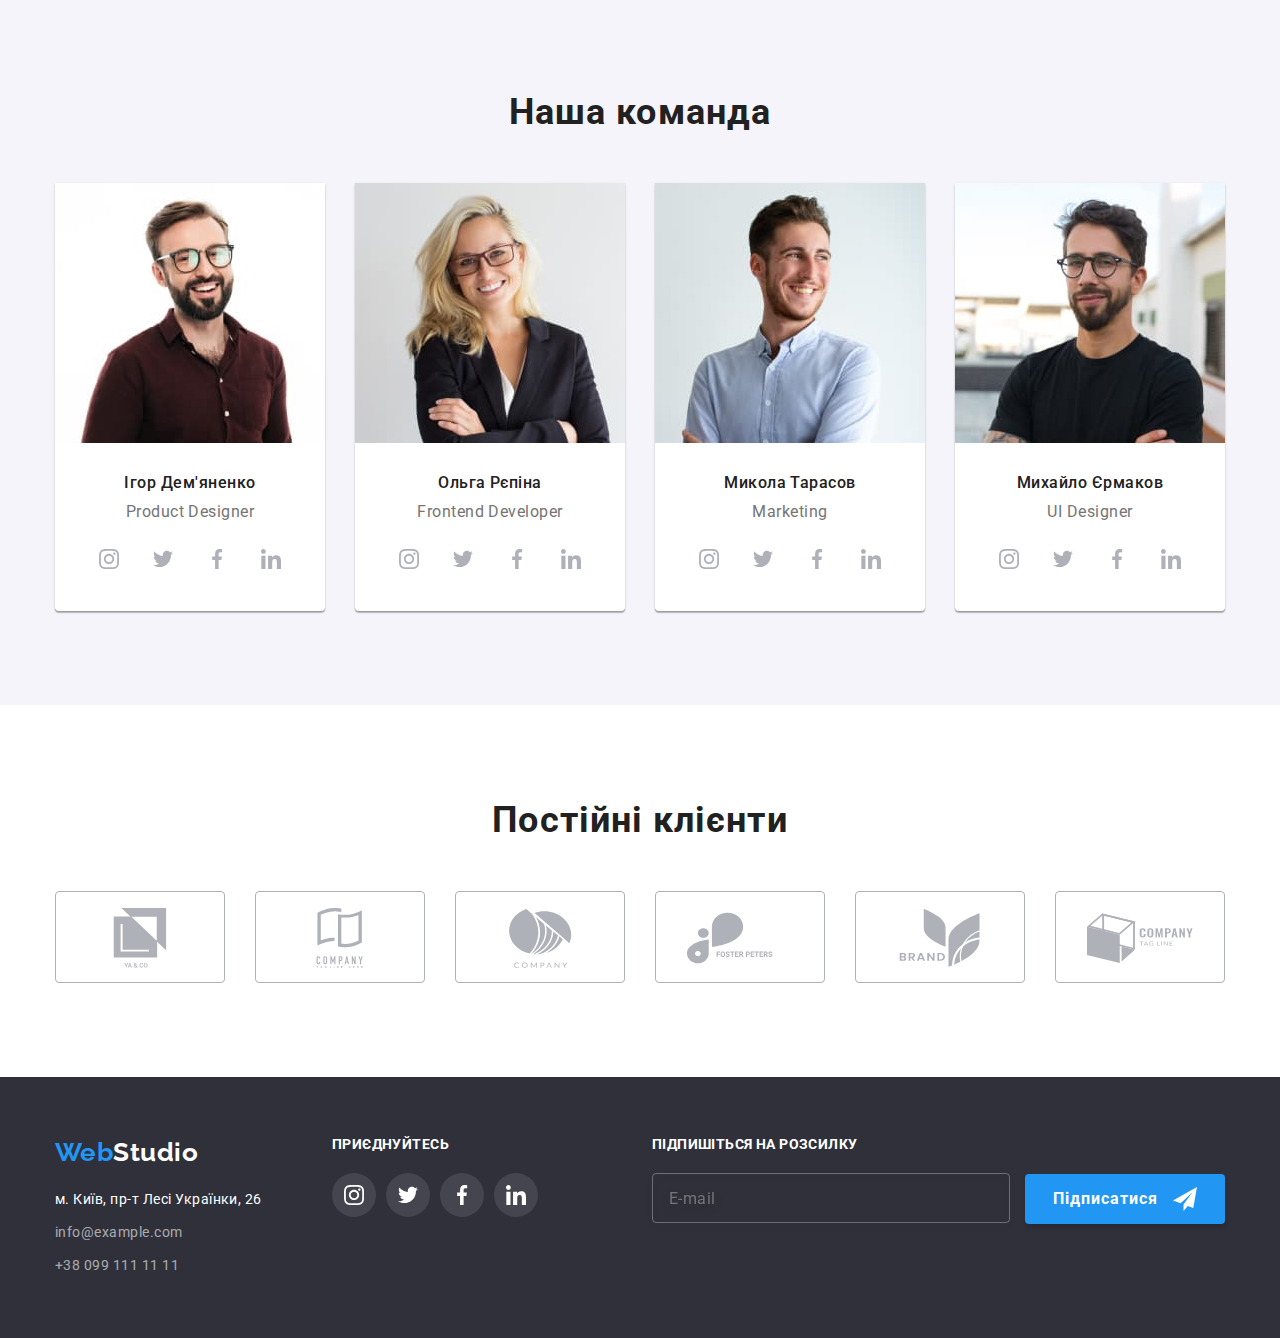
==== commit 725a6c78: "HW8#3" ====
--- a/index.html
+++ b/index.html
@@ -198,7 +198,12 @@
           <ul class="list team__list">
             <li class="team-card">
               <article>
-                <img class="img team-card__img" srcset="./images/foto1@2x.jpg 2x" src="./images/foto1.jpg" alt="Фото Игоря Демьяненко" width="270" height="260" />
+                <picture class="team-card_img">
+                  <source srcset="./images/foto1_1200@2x.jpg 2x, ./images/foto1_1200.jpg 1x" media="(min-width: 1200px)">
+                  <source srcset="./images/foto1_768@2x.jpg 2x, ./images/foto1_768.jpg 1x" media="(min-width: 768px)">
+                  <source srcset="./images/foto1_480@2x.jpg 2x, ./images/foto1_480.jpg 1x" media="(max-width: 767px)">
+                  <img class="img" src="./images/foto1_1200.jpg" alt="Фото Игоря Демьяненко" />
+                </picture>
                 <div class="team-card__tablet">
                   <h3 class="team-card__name team-card__name--positioning">
                     Ігор Дем'яненко
@@ -239,7 +244,12 @@
             </li>
             <li class="team-card">
               <article>
-                <img class="img team-card__img" srcset="./images/foto2@2x.jpg 2x" src="./images/foto2.jpg" alt="Фото Ольги Репиной" width="270" height="260" />
+                <picture class="team-card_img">
+                  <source srcset="./images/foto2_1200@2x.jpg 2x, ./images/foto2_1200.jpg 1x" media="(min-width: 1200px)">
+                  <source srcset="./images/foto2_768@2x.jpg 2x, ./images/foto2_768.jpg 1x" media="(min-width: 768px)">
+                  <source srcset="./images/foto2_480@2x.jpg 2x, ./images/foto2_480.jpg 1x" media="(max-width: 767px)">
+                  <img class="img" src="./images/foto2_1200.jpg" alt="Фото Ольги Репиной" />
+                </picture>
                 <div class="team-card__tablet">
                   <h3 class="team-card__name team-card__name--positioning">
                     Ольга Рєпіна
@@ -282,7 +292,12 @@
             </li>
             <li class="team-card">
               <article>
-                <img class="img team-card__img" srcset="./images/foto3@2x.jpg 2x" src="./images/foto3.jpg" alt="Фото Николая Тарасова" width="270" height="260" />
+                <picture class="team-card_img">
+                  <source srcset="./images/foto3_1200@2x.jpg 2x, ./images/foto3_1200.jpg 1x" media="(min-width: 1200px)">
+                  <source srcset="./images/foto3_768@2x.jpg 2x, ./images/foto3_768.jpg 1x" media="(min-width: 768px)">
+                  <source srcset="./images/foto3_480@2x.jpg 2x, ./images/foto3_480.jpg 1x" media="(max-width: 767px)">
+                  <img class="img" src="./images/foto3_1200.jpg" alt="Фото Николая Тарасова" />
+                </picture>
                 <div class="team-card__tablet">
                   <h3 class="team-card__name team-card__name--positioning">
                     Микола Тарасов
@@ -323,7 +338,12 @@
             </li>
             <li class="team-card">
               <article>
-                <img class="img team-card__img" srcset="./images/foto4@2x.jpg 2x" src="./images/foto4.jpg" alt="Фото Михаила Ермакова" width="270" height="260" />
+                <picture class="team-card_img">
+                  <source srcset="./images/foto4_1200@2x.jpg 2x, ./images/foto4_1200.jpg 1x" media="(min-width: 1200px)">
+                  <source srcset="./images/foto4_768@2x.jpg 2x, ./images/foto4_768.jpg 1x" media="(min-width: 768px)">
+                  <source srcset="./images/foto4_480@2x.jpg 2x, ./images/foto4_480.jpg 1x" media="(max-width: 767px)">
+                  <img class="img" src="./images/foto4_1200.jpg" alt="Фото Михаила Ермакова" />
+                </picture>
                 <div class="team-card__tablet">
                   <h3 class="team-card__name team-card__name--positioning">
                     Михайло Єрмаков
--- a/css/main.min.css
+++ b/css/main.min.css
@@ -1 +1 @@
-:root{--color-background-main: #ffffff;--color-background-secondary: #2f303a;--color-background-accent: #2196f3;--color-background-hero: #c4c4c4;--color-background-team: #f5f4fa;--color-background-button-hero: #2196f3;--color-background-button-hero-hover: #188ce8;--color-background-button-example: #f5f4fa;--color-background-button-example-hover: #2196f3;--color-text-main: #757575;--color-text-secondary: #ffffff;--color-text-button-hero: #ffffff;--color-text-button-example: #212121;--color-text-button-example-hover: #ffffff;--color-text-button-modal: #000000;--color-text-title: #212121;--color-text-address: #ffffff;--color-text-input: #000000;--color-logo-first: #2196f3;--color-logo-second-header: #000000;--color-logo-second-footer: #ffffff;--color-link: #212121;--color-link-hover: #2196f3;--color-link-contact-header: #757575;--color-link-contact-footer: rgba(255, 255, 255, 0.6);--color-icon-header: #757575;--color-icon-link: #afb1b8;--color-icon-link-hover: #ffffff;--color-icon-link-footer: #ffffff;--color-icon-link-hover: #ffffff;--color-border-header: #ececec;--color-border-example-title: #eeeeee;--font-family-main: "Roboto", sans-serif;--font-family-logo: "Raleway", sans-serif;--transition-duration: 250ms;--transition-timing-function: cubic-bezier(0.4, 0, 0.2, 1)}h1,h2,h3,p,ul{margin:0}.visually-hidden{position:absolute;width:1px;height:1px;margin:-1px;border:0;padding:0;white-space:nowrap;-webkit-clip-path:inset(100%);clip-path:inset(100%);clip:rect(0 0 0 0);overflow:hidden}.container{margin:0 auto;padding:0 15px;width:100%;max-width:480px}@media screen and (min-width: 768px){.container{max-width:768px}}@media screen and (min-width: 1200px){.container{max-width:1200px}}.logo{display:block;font-family:var(--font-family-logo);font-weight:700;font-size:24px;line-height:1.17;text-decoration:none;color:var(--color-logo-second-header)}@media screen and (min-width: 1200px){.logo{font-size:26px;line-height:1.19}}.logo__initial{color:var(--color-logo-first)}.logo--inverse-color{color:var(--color-logo-second-footer)}.logo--positioning{margin-bottom:20px}.list{padding-left:0px;list-style:none}.link{display:block;color:var(--color-link);text-decoration:none;transition:color var(--transition-duration) var(--transition-timing-function)}.link:hover,.link:focus{color:var(--color-link-hover)}.button{min-width:73px;font-family:inherit;font-size:16px;border-radius:4px;border:none;text-align:center;cursor:pointer}.section{padding-top:60px;padding-bottom:60px}@media screen and (min-width: 1200px){.section{padding-top:94px;padding-bottom:94px}}.title{color:var(--color-text-title);font-size:28px;line-height:1.18;letter-spacing:.03em}@media screen and (min-width: 1200px){.title{font-size:36px;line-height:1.17}}.title--positioning{margin-bottom:30px}@media screen and (min-width: 1200px){.title--positioning{margin-bottom:50px}}.img{display:block;width:100%;height:auto}.icon{fill:currentColor}.form__title{text-align:center;font-size:20px;line-height:1.5}@media screen and (min-width: 1200px){.form__title{line-height:1.15}}.form__title--positioning{margin-bottom:12px}.form__label{font-size:12px;line-height:1.167;letter-spacing:.01em}.form__label--positioning{margin-bottom:4px}.form__field{position:relative;color:var(--color-text-title);transition:color var(--transition-duration) var(--transition-timing-function)}.form__field:hover,.form__field:focus-within{color:var(--color-link-hover)}.form__input{display:block;padding:12px 12px 12px 42px;height:40px;width:100%;font-size:14px;letter-spacing:.01em;border:1px solid rgba(33,33,33,.2);border-radius:4px;outline:0px;color:var(--color-text-input);transition:border-color var(--transition-duration) var(--transition-timing-function)}@media screen and (min-width: 1200px){.form__input{font-size:12px}}.form__field:hover .form__input,.form__field:focus-within .form__input{border-color:var(--color-link-hover)}.form__input::-moz-placeholder{color:rgba(117,117,117,.5)}.form__input:-ms-input-placeholder{color:rgba(117,117,117,.5)}.form__input::placeholder{color:rgba(117,117,117,.5)}.form__input--positioning{margin-bottom:10px}.form__icon{position:absolute;top:10px;left:18px}.form__textarea{padding:12px 12px 12px 20px;resize:none;height:120px}.form__textarea--positioning{margin-bottom:20px}.form__checkbox{display:flex;justify-content:center;align-items:center;font-size:12px;line-height:1.167;letter-spacing:.03em}@media screen and (min-width: 1200px){.form__checkbox{font-size:14px;line-height:1.714}}.form__checkbox--positioning{margin-bottom:30px}.form__input-checkbox:checked~.form__icon-checkbox{display:none}.form__input-checkbox:focus~.form__icon-checkbox{outline:1px dotted currentColor}.form__icon-checkbox--positioning{margin-right:8px}.form__icon-checkbox-check{display:none}.form__input-checkbox:checked~.form__icon-checkbox-check{display:block}.form__input-checkbox:focus~.form__icon-checkbox-check{outline:1px dotted currentColor}.form__icon-checkbox-check--positioning{margin-right:8px}.form__link-term{display:inline;text-decoration:underline;color:var(--color-link-hover)}.form__button{display:block;padding:10px;width:200px;background-color:var(--color-background-button-hero);box-shadow:0px 4px 4px rgba(0,0,0,.15);font-weight:700;line-height:1.875;letter-spacing:.06;color:var(--color-text-button-hero);transition:background-color var(--transition-duration) var(--transition-timing-function)}.form__button:hover,.form__button:focus{background-color:var(--color-background-button-hero-hover)}.form__button--positioning{margin-right:auto;margin-left:auto}body{background-color:var(--color-background-main);color:var(--color-text-main);font-family:var(--font-family-main);letter-spacing:.03em}.header{font-weight:500;font-size:14px;line-height:1.143;border-bottom:1px solid var(--color-border-header)}.header__button-mobile-menu{min-width:40px;min-height:40px;background-color:rgba(0,0,0,0);color:var(--color-text-button-modal);transition:color var(--transition-duration) var(--transition-timing-function)}.header__button-mobile-menu:hover,.header__button-mobile-menu:focus{color:var(--color-background-button-example-hover)}.header__button-mobile-menu--close{position:absolute;top:10px;right:15px}@media screen and (min-width: 768px){.header__button-mobile-menu{display:none}}.header__contact-thumb{display:none}@media screen and (min-width: 768px){.header__contact-thumb{display:block}}@media screen and (min-width: 1200px){.header__contact-thumb{display:flex}}.header__contact{display:flex;align-items:center;letter-spacing:.02em;color:var(--color-link-contact-header);font-size:12px;line-height:1.17}@media screen and (min-width: 1200px){.header__contact{font-size:14px;line-height:1.14}}@media screen and (max-width: 1199px){.header__contact--positioning:not(:last-child){margin-bottom:10px}}@media screen and (min-width: 1200px){.header__contact--positioning:not(:last-child){margin-right:30px}}.header__icon{fill:var(--color-icon-header);transition:fill var(--transition-duration) var(--transition-timing-function)}.link:hover .header__icon,.link:focus .header__icon,.link:visited .header__icon{fill:currentColor}.header__icon--positioning{margin-right:8px}@media screen and (min-width: 1200px){.header__icon--positioning{margin-right:10px}}.header__container{display:flex;align-items:center;height:60px}@media screen and (min-width: 768px){.header__container{height:80px}}.header__logo--positioning{margin-right:auto}@media screen and (min-width: 768px){.header__logo--positioning{margin-right:87px}}@media screen and (min-width: 1200px){.header__logo--positioning{margin-right:92px}}.menu-nav{display:none;letter-spacing:.02em}@media screen and (min-width: 768px){.menu-nav{display:flex;align-items:center}}.menu-nav--gap{margin-right:auto}.menu-nav__list{display:flex;align-items:center}.menu-nav__item--positioning:not(:last-child){margin-right:50px}.menu-nav__link{padding-top:33px;padding-bottom:33px}.menu-nav__link--current{position:relative;color:var(--color-link-hover)}.menu-nav__link--current::after{position:absolute;bottom:0;left:0;width:100%;height:4px;background-color:var(--color-background-accent);border-radius:2px;content:""}.mobile-menu{position:fixed;top:0;left:0;height:100%;width:100%;overflow-y:scroll;display:flex;flex-direction:column;padding-top:48px;padding-left:40px;padding-bottom:48px;background-color:var(--color-background-main);box-shadow:0px 4px 8px rgba(0,0,0,.04),0px 2px 4px rgba(0,0,0,.08),0px 1px 3px rgba(0,0,0,.16);transform:translate(0%, 0%) scale(1);transition:transform var(--transition-duration) var(--transition-timing-function)}.mobile-menu--hidden{transform:translate(100%, -100%) scale(0)}.mobile-menu__nav{font-size:40px;line-height:1.18;letter-spacing:.02em}.mobile-menu__nav--gap{margin-bottom:auto}.mobile-menu__link{display:block;text-decoration:none;color:var(--color-link)}.mobile-menu__item--positioning:not(:last-child){margin-bottom:32px}.mobile-menu__item--current{color:var(--color-link-hover)}.mobile-menu__contact-thumb{margin-bottom:64px}.mobile-menu__contact--positioning:not(:last-child){margin-bottom:32px}.mobile-menu__contact-tel{font-size:32px;line-height:1.18;letter-spacing:.02em;color:var(--color-link-hover)}@media screen and (min-width: 340px){.mobile-menu__contact-tel{font-size:34px}}.mobile-menu__contact-mail{font-size:24px;line-height:1.18;letter-spacing:.02em;color:var(--color-text-main)}.mobile-menu__social{display:flex;flex-wrap:wrap}.mobile-menu__social-item{font-size:18px;line-height:1.22;letter-spacing:.02em;color:var(--color-link-hover)}.mobile-menu__social-item--positioning:not(:last-child){margin-right:20px}.mobile-menu__social-line{position:relative}.mobile-menu__social-line:not(:last-child)::after{content:"";position:absolute;top:0;right:-10px;height:22px;width:0px;border:1px solid rgba(33,33,33,.2)}.hero{padding-top:118px;padding-bottom:118px;max-width:480px;width:100%;height:400px;background-color:var(--color-background-hero);background-image:linear-gradient(rgba(47, 48, 58, 0.4), rgba(47, 48, 58, 0.4)),url(../images/hero-mobile.jpg);background-position:center;background-size:cover;color:var(--color-text-secondary);text-align:center}@media(min-device-pixel-ratio: 2),(-webkit-min-device-pixel-ratio: 2),(min-resolution: 2dppx),(min-resolution: 192dpi){.hero{background-image:linear-gradient(rgba(47, 48, 58, 0.4), rgba(47, 48, 58, 0.4)),url(../images/hero-mobile@2x.jpg)}}@media screen and (min-width: 768px){.hero{max-width:768px;background-image:linear-gradient(rgba(47, 48, 58, 0.4), rgba(47, 48, 58, 0.4)),url(../images/hero-tablet.jpg)}}@media screen and (min-width: 768px)and (min-device-pixel-ratio: 2),screen and (min-width: 768px)and (-webkit-min-device-pixel-ratio: 2),screen and (min-width: 768px)and (min-resolution: 2dppx),screen and (min-width: 768px)and (min-resolution: 192dpi){.hero{background-image:linear-gradient(rgba(47, 48, 58, 0.4), rgba(47, 48, 58, 0.4)),url(../images/hero-tablet@2x.jpg)}}@media screen and (min-width: 1200px){.hero{padding-top:200px;padding-bottom:200px;max-width:1600px;height:600px;background-image:linear-gradient(rgba(47, 48, 58, 0.4), rgba(47, 48, 58, 0.4)),url(../images/hero.jpg)}}@media screen and (min-width: 1200px)and (min-device-pixel-ratio: 2),screen and (min-width: 1200px)and (-webkit-min-device-pixel-ratio: 2),screen and (min-width: 1200px)and (min-resolution: 2dppx),screen and (min-width: 1200px)and (min-resolution: 192dpi){.hero{background-image:linear-gradient(rgba(47, 48, 58, 0.4), rgba(47, 48, 58, 0.4)),url(../images/hero@2x.jpg)}}.hero__title{max-width:360px;width:100%;font-weight:900;font-size:26px;line-height:1.62;letter-spacing:.06em;text-transform:uppercase;text-align:center}@media screen and (min-width: 1200px){.hero__title{max-width:696px;font-size:44px;line-height:1.36}}.hero__title--positioning{margin:0px auto 30px}.hero__button{padding:10px 24px;color:var(--color-text-button-hero);font-weight:700;line-height:1.875;letter-spacing:.06em;background-color:var(--color-background-button-hero);box-shadow:0px 4px 4px rgba(0,0,0,.15);transition:background-color var(--transition-duration) var(--transition-timing-function)}@media screen and (min-width: 1200px){.hero__button{padding:10px 32px}}.hero__button:hover,.hero__button:focus{background-color:var(--color-background-button-hero-hover)}.hero__container--positioning{margin-left:auto;margin-right:auto}.benefit__list{display:flex;flex-wrap:wrap;gap:30px}.benefit__item{flex-basis:100%}@media screen and (min-width: 768px){.benefit__item{flex-basis:calc((100% - 30px)/2)}}@media screen and (min-width: 1200px){.benefit__item{flex-basis:calc((100% - 90px)/4)}}.benefit__div{padding-top:25px;padding-bottom:25px;border-radius:4px;background-color:var(--color-background-team)}.benefit__div--positioning{margin-bottom:30px}.benefit__icon{display:block}.benefit__icon--positioning{margin-left:auto;margin-right:auto}.benefit__title{font-size:14px;line-height:1.14;text-transform:uppercase;text-align:center}@media screen and (min-width: 768px){.benefit__title{text-align:left}}.benefit__title--positioning{margin-bottom:10px}.benefit__text{font-size:14px;line-height:1.71}.presentation{display:none;padding-top:0px;text-align:center}@media screen and (min-width: 1200px){.presentation{display:block}}.presentation__list{display:flex}.presentation__item{position:relative}.presentation__item--positioning:not(:last-child){margin-right:30px}.presentation__img{max-width:370px}.presentation__title{position:absolute;bottom:0;display:flex;justify-content:center;align-items:center;width:100%;height:70px;background-color:rgba(47,48,58,.8);font-size:14px;text-transform:uppercase;color:var(--color-text-secondary)}.team{line-height:1.19;text-align:center;background-color:var(--color-background-team)}.team__list{display:flex;flex-wrap:wrap;gap:30px}.team-card{background-color:var(--color-background-main);border-radius:0px 0px 4px 4px;box-shadow:0px 1px 3px rgba(0,0,0,.12),0px 1px 1px rgba(0,0,0,.14),0px 2px 1px rgba(0,0,0,.2);flex-basis:100%}@media screen and (min-width: 768px){.team-card{flex-basis:calc((100% - 30px)/2)}}@media screen and (min-width: 1200px){.team-card{flex-basis:calc((100% - 90px)/4)}}.team-card__img{max-width:450px}@media screen and (min-width: 768px){.team-card__img{max-width:354px}}@media screen and (min-width: 1200px){.team-card__img{max-width:270px}}.team-card__tablet{padding:30px 0px}.team-card__name{font-weight:500;font-size:16px;color:var(--color-text-title)}.team-card__name--positioning{margin-bottom:10px}.team-card__profession--positioning{margin-bottom:16px}.contact-list{display:flex;justify-content:center}.contact-list__item--positioning:not(:last-child){margin-right:10px}.contact-list__link{display:flex;justify-content:center;align-items:center;width:44px;height:44px;border-radius:50%;color:var(--color-icon-link);transition:color var(--transition-duration) var(--transition-timing-function),background-color var(--transition-duration) var(--transition-timing-function)}.contact-list__link:hover,.contact-list__link:focus{color:var(--color-icon-link-hover);background-color:var(--color-link-hover)}.contact-list__link--dark-background{color:var(--color-icon-link-footer);background-color:rgba(255,255,255,.1)}.client{text-align:center}.client__list{display:flex;flex-wrap:wrap;gap:30px}.client__item{flex-basis:calc((100% - 30px)/2)}@media screen and (min-width: 768px){.client__item{flex-basis:calc((100% - 60px)/3)}}@media screen and (min-width: 1200px){.client__item{flex-basis:calc((100% - 150px)/6)}}.client__link{padding-top:16px;padding-bottom:16px;height:92px;color:var(--color-icon-link);border:1px solid var(--color-icon-link);border-radius:4px;transition:color var(--transition-duration) var(--transition-timing-function),background-color var(--transition-duration) var(--transition-timing-function)}.client__link:hover,.client__link:focus{color:var(--color-link-hover);border-color:var(--color-link-hover)}.footer{padding:60px 0px;background-color:var(--color-background-secondary);font-size:14px;line-height:1.714}.footer--gap{margin-bottom:60px}@media screen and (min-width: 768px){.footer--gap{display:flex;margin-left:61px}}@media screen and (min-width: 1200px){.footer--gap{margin-left:0px;margin-bottom:0px;margin-right:auto}}.footer__body{text-align:center}@media screen and (min-width: 1200px){.footer__body{display:flex;text-align:left}}.footer__title{font-size:14px;line-height:1.14;letter-spacing:.03em;text-transform:uppercase;color:var(--color-text-address)}.footer__title--positioning{margin-bottom:20px}@media screen and (min-width: 768px)and (max-width: 1199px){.footer__title--positioning{margin-top:5px}}.address{color:var(--color-text-address);font-style:normal}.address--positioning{margin-bottom:60px}@media screen and (min-width: 768px){.address--positioning{margin-bottom:0px;margin-right:165px}}@media screen and (min-width: 1200px){.address--positioning{margin-right:70px}}.address__item--positioning{margin-bottom:8px}@media screen and (min-width: 1200px){.address__item--positioning{margin-bottom:9px}}.address__contact{color:var(--color-link-contact-footer)}.form-subscribe__container{display:flex}.form-subscribe__label{font-size:12px;line-height:1.167;letter-spacing:.01em}.form-subscribe__input{padding:15px 16px;width:100%;height:50px;border:1px solid rgba(255,255,255,.3);filter:drop-shadow(0px 4px 4px rgba(0, 0, 0, 0.15));border-radius:4px;font-size:16px;line-height:1.25;letter-spacing:.03em;color:rgba(255,255,255,.6);background-color:rgba(0,0,0,0)}@media screen and (min-width: 768px){.form-subscribe__input{width:450px}}@media screen and (min-width: 1200px){.form-subscribe__input{width:358px}}.form-subscribe__input--positioning{margin-bottom:20px}@media screen and (min-width: 1200px){.form-subscribe__input--positioning{margin-bottom:0px;margin-right:12px}}.form-subscribe__button{display:inline-block;justify-content:center;align-items:center;letter-spacing:.06em}.form-subscribe__icon{vertical-align:middle}.form-subscribe__icon--positioning{margin-left:12px}@media screen and (min-width: 1200px){.form-subscribe__icon--positioning{margin-left:10px}}@media screen and (min-width: 768px)and (max-width: 1199px){.form-subscribe--positioning{margin-left:151px;margin-right:137px}}.backdrop-modal{position:fixed;top:0;left:0;height:100%;width:100%;padding:94px 15px;background-color:rgba(0,0,0,.2);opacity:1;visibility:visible;overflow-y:scroll;transition:opacity var(--transition-duration) var(--transition-timing-function),visibility var(--transition-duration) var(--transition-timing-function)}.backdrop-modal--hidden{opacity:0;pointer-events:none;visibility:hidden}.modal{position:relative;left:50%;transform:translateX(-50%) scale(1);padding:40px;max-width:450px;background-color:var(--color-background-main);box-shadow:0px 1px 3px rgba(0,0,0,.12),0px 1px 1px rgba(0,0,0,.14),0px 2px 1px rgba(0,0,0,.2);border-radius:4px;transition:transform var(--transition-duration) var(--transition-timing-function)}@media screen and (min-width: 768px){.modal{top:50%;transform:translate(-50%, -50%) scale(1)}}@media screen and (min-width: 1200px){.modal{max-width:528px}}.backdrop-modal--hidden .modal{transform:translateX(-50%) scale(0)}@media screen and (min-width: 768px){.backdrop-modal--hidden .modal{transform:translate(-50%, -50%) scale(0)}}.modal__close{position:absolute;top:8px;right:8px;height:30px;min-width:30px;display:flex;justify-content:center;align-items:center;background-color:var(--color-background-main);border:1px solid rgba(0,0,0,.1);border-radius:50%;color:var(--color-text-button-modal);transition:color var(--transition-duration) var(--transition-timing-function)}.modal__close:focus,.modal__close:hover{color:var(--color-background-button-example-hover)}.example{line-height:1.875}.example__filter-list{display:flex;flex-wrap:wrap;justify-content:left;max-width:326px;width:100%}@media screen and (min-width: 768px){.example__filter-list{justify-content:center;max-width:100%}}.example__filter-list--positioning{margin-bottom:40px}@media screen and (min-width: 768px){.example__filter-list--positioning{margin-bottom:14px}}@media screen and (min-width: 1200px){.example__filter-list--positioning{margin-bottom:32px}}.example__filter-item--positioning:not(:last-child){margin-right:8px}@media screen and (max-width: 767px){.example__filter-item--positioning:not(:last-child):nth-child(-n+3){margin-bottom:15px}.example__filter-item--positioning:not(:last-child):nth-child(3){margin-right:0px}}.example__button{padding:6px 22px;color:var(--color-text-button-example);font-weight:500;line-height:1.62;letter-spacing:inherit;background-color:var(--color-background-button-example);transition:color var(--transition-duration) var(--transition-timing-function),background-color var(--transition-duration) var(--transition-timing-function),box-shadow var(--transition-duration) var(--transition-timing-function)}.example__button:hover,.example__button:focus{color:var(--color-text-button-example-hover);background-color:var(--color-background-button-example-hover);box-shadow:0px 3px 1px rgba(0,0,0,.1),0px 1px 2px rgba(0,0,0,.08),0px 2px 2px rgba(0,0,0,.12)}.example__list{display:flex;flex-wrap:wrap;gap:30px}.example__item{flex-basis:100%;max-width:450px}@media screen and (min-width: 768px){.example__item{flex-basis:calc((100% - 30px)/2);max-width:354px}}@media screen and (min-width: 1200px){.example__item{flex-basis:calc((100% - 60px)/3);max-width:370px}}.product-card{width:100%;transition:box-shadow var(--transition-duration) var(--transition-timing-function)}.product-card:hover{box-shadow:0px 1px 1px rgba(0,0,0,.12),0px 4px 4px rgba(0,0,0,.06),1px 4px 6px rgba(0,0,0,.16)}.product-card__img-thumb{position:relative;overflow:hidden}.product-card__img-overlay{position:absolute;top:0px;left:0px;width:100%;height:100%;padding-top:77px;padding-right:24px;padding-bottom:77px;padding-left:24px;overflow-y:auto;background-color:rgba(33,150,243,.9);transform:translateY(100%);transition:transform var(--transition-duration) var(--transition-timing-function)}@media screen and (min-width: 768px){.product-card__img-overlay{padding-top:49px}}@media screen and (min-width: 1200px){.product-card__img-overlay{padding-top:63px;padding-bottom:63px}}.product-card:hover .product-card__img-overlay{transform:translateY(0)}.product-card__img-description{font-size:18px;line-height:1.56;color:var(--color-text-secondary)}.product-card__tablet{padding:20px 24px;border-right:1px solid var(--color-border-example-title);border-bottom:1px solid var(--color-border-example-title);border-left:1px solid var(--color-border-example-title)}.product-card__title{font-size:18px;line-height:2;letter-spacing:.06em;margin-bottom:4px}/*# sourceMappingURL=main.min.css.map */+:root{--color-background-main: #ffffff;--color-background-secondary: #2f303a;--color-background-accent: #2196f3;--color-background-hero: #c4c4c4;--color-background-team: #f5f4fa;--color-background-button-hero: #2196f3;--color-background-button-hero-hover: #188ce8;--color-background-button-example: #f5f4fa;--color-background-button-example-hover: #2196f3;--color-text-main: #757575;--color-text-secondary: #ffffff;--color-text-button-hero: #ffffff;--color-text-button-example: #212121;--color-text-button-example-hover: #ffffff;--color-text-button-modal: #000000;--color-text-title: #212121;--color-text-address: #ffffff;--color-text-input: #000000;--color-logo-first: #2196f3;--color-logo-second-header: #000000;--color-logo-second-footer: #ffffff;--color-link: #212121;--color-link-hover: #2196f3;--color-link-contact-header: #757575;--color-link-contact-footer: rgba(255, 255, 255, 0.6);--color-icon-header: #757575;--color-icon-link: #afb1b8;--color-icon-link-hover: #ffffff;--color-icon-link-footer: #ffffff;--color-icon-link-hover: #ffffff;--color-border-header: #ececec;--color-border-example-title: #eeeeee;--font-family-main: "Roboto", sans-serif;--font-family-logo: "Raleway", sans-serif;--transition-duration: 250ms;--transition-timing-function: cubic-bezier(0.4, 0, 0.2, 1)}h1,h2,h3,p,ul{margin:0}.visually-hidden{position:absolute;width:1px;height:1px;margin:-1px;border:0;padding:0;white-space:nowrap;-webkit-clip-path:inset(100%);clip-path:inset(100%);clip:rect(0 0 0 0);overflow:hidden}.container{margin:0 auto;padding:0 15px;width:100%;max-width:480px}@media screen and (min-width: 768px){.container{max-width:768px}}@media screen and (min-width: 1200px){.container{max-width:1200px}}.logo{display:block;font-family:var(--font-family-logo);font-weight:700;font-size:24px;line-height:1.17;text-decoration:none;color:var(--color-logo-second-header)}@media screen and (min-width: 1200px){.logo{font-size:26px;line-height:1.19}}.logo__initial{color:var(--color-logo-first)}.logo--inverse-color{color:var(--color-logo-second-footer)}.logo--positioning{margin-bottom:20px}.list{padding-left:0px;list-style:none}.link{display:block;color:var(--color-link);text-decoration:none;transition:color var(--transition-duration) var(--transition-timing-function)}.link:hover,.link:focus{color:var(--color-link-hover)}.button{min-width:73px;font-family:inherit;font-size:16px;border-radius:4px;border:none;text-align:center;cursor:pointer}.section{padding-top:60px;padding-bottom:60px}@media screen and (min-width: 1200px){.section{padding-top:94px;padding-bottom:94px}}.title{color:var(--color-text-title);font-size:28px;line-height:1.18;letter-spacing:.03em}@media screen and (min-width: 1200px){.title{font-size:36px;line-height:1.17}}.title--positioning{margin-bottom:30px}@media screen and (min-width: 1200px){.title--positioning{margin-bottom:50px}}.img{display:block;width:100%;height:auto}.icon{fill:currentColor}.form__title{text-align:center;font-size:20px;line-height:1.5}@media screen and (min-width: 1200px){.form__title{line-height:1.15}}.form__title--positioning{margin-bottom:12px}.form__label{font-size:12px;line-height:1.167;letter-spacing:.01em}.form__label--positioning{margin-bottom:4px}.form__field{position:relative;color:var(--color-text-title);transition:color var(--transition-duration) var(--transition-timing-function)}.form__field:hover,.form__field:focus-within{color:var(--color-link-hover)}.form__input{display:block;padding:12px 12px 12px 42px;height:40px;width:100%;font-size:14px;letter-spacing:.01em;border:1px solid rgba(33,33,33,.2);border-radius:4px;outline:0px;color:var(--color-text-input);transition:border-color var(--transition-duration) var(--transition-timing-function)}@media screen and (min-width: 1200px){.form__input{font-size:12px}}.form__field:hover .form__input,.form__field:focus-within .form__input{border-color:var(--color-link-hover)}.form__input::-moz-placeholder{color:rgba(117,117,117,.5)}.form__input:-ms-input-placeholder{color:rgba(117,117,117,.5)}.form__input::placeholder{color:rgba(117,117,117,.5)}.form__input--positioning{margin-bottom:10px}.form__icon{position:absolute;top:10px;left:18px}.form__textarea{padding:12px 12px 12px 20px;resize:none;height:120px}.form__textarea--positioning{margin-bottom:20px}.form__checkbox{display:flex;justify-content:center;align-items:center;font-size:12px;line-height:1.167;letter-spacing:.03em}@media screen and (min-width: 1200px){.form__checkbox{font-size:14px;line-height:1.714}}.form__checkbox--positioning{margin-bottom:30px}.form__icon-checkbox{flex-shrink:0}.form__input-checkbox:checked~.form__icon-checkbox{display:none}.form__input-checkbox:focus~.form__icon-checkbox{outline:1px dotted currentColor}.form__icon-checkbox--positioning{margin-right:8px}.form__icon-checkbox-check{display:none;flex-shrink:0}.form__input-checkbox:checked~.form__icon-checkbox-check{display:block}.form__input-checkbox:focus~.form__icon-checkbox-check{outline:1px dotted currentColor}.form__icon-checkbox-check--positioning{margin-right:8px}.form__link-term{display:inline;text-decoration:underline;color:var(--color-link-hover)}.form__button{display:block;padding:10px;width:200px;background-color:var(--color-background-button-hero);box-shadow:0px 4px 4px rgba(0,0,0,.15);font-weight:700;line-height:1.875;letter-spacing:.06;color:var(--color-text-button-hero);transition:background-color var(--transition-duration) var(--transition-timing-function)}.form__button:hover,.form__button:focus{background-color:var(--color-background-button-hero-hover)}.form__button--positioning{margin-right:auto;margin-left:auto}body{background-color:var(--color-background-main);color:var(--color-text-main);font-family:var(--font-family-main);letter-spacing:.03em}.header{font-weight:500;font-size:14px;line-height:1.143;border-bottom:1px solid var(--color-border-header)}.header__button-mobile-menu{min-width:40px;min-height:40px;background-color:rgba(0,0,0,0);color:var(--color-text-button-modal);transition:color var(--transition-duration) var(--transition-timing-function)}.header__button-mobile-menu:hover,.header__button-mobile-menu:focus{color:var(--color-background-button-example-hover)}.header__button-mobile-menu--close{position:absolute;top:10px;right:15px}@media screen and (min-width: 768px){.header__button-mobile-menu{display:none}}.header__contact-thumb{display:none}@media screen and (min-width: 768px){.header__contact-thumb{display:block}}@media screen and (min-width: 1200px){.header__contact-thumb{display:flex}}.header__contact{display:flex;align-items:center;letter-spacing:.02em;color:var(--color-link-contact-header);font-size:12px;line-height:1.17}@media screen and (min-width: 1200px){.header__contact{font-size:14px;line-height:1.14}}@media screen and (max-width: 1199px){.header__contact--positioning:not(:last-child){margin-bottom:10px}}@media screen and (min-width: 1200px){.header__contact--positioning:not(:last-child){margin-right:30px}}.header__icon{fill:var(--color-icon-header);transition:fill var(--transition-duration) var(--transition-timing-function)}.link:hover .header__icon,.link:focus .header__icon,.link:visited .header__icon{fill:currentColor}.header__icon--positioning{margin-right:8px}@media screen and (min-width: 1200px){.header__icon--positioning{margin-right:10px}}.header__container{display:flex;align-items:center;height:60px}@media screen and (min-width: 768px){.header__container{height:80px}}.header__logo--positioning{margin-right:auto}@media screen and (min-width: 768px){.header__logo--positioning{margin-right:87px}}@media screen and (min-width: 1200px){.header__logo--positioning{margin-right:92px}}.menu-nav{display:none;letter-spacing:.02em}@media screen and (min-width: 768px){.menu-nav{display:flex;align-items:center}}.menu-nav--gap{margin-right:auto}.menu-nav__list{display:flex;align-items:center}.menu-nav__item--positioning:not(:last-child){margin-right:50px}.menu-nav__link{padding-top:33px;padding-bottom:33px}.menu-nav__link--current{position:relative;color:var(--color-link-hover)}.menu-nav__link--current::after{position:absolute;bottom:0;left:0;width:100%;height:4px;background-color:var(--color-background-accent);border-radius:2px;content:""}.mobile-menu{position:fixed;z-index:9999;top:0;left:0;height:100%;width:100%;overflow-y:scroll;display:flex;flex-direction:column;padding-top:48px;padding-left:40px;padding-bottom:48px;background-color:var(--color-background-main);box-shadow:0px 4px 8px rgba(0,0,0,.04),0px 2px 4px rgba(0,0,0,.08),0px 1px 3px rgba(0,0,0,.16);transform:translate(0%, 0%) scale(1);transition:transform var(--transition-duration) var(--transition-timing-function)}.mobile-menu--hidden{transform:translate(100%, -100%) scale(0)}.mobile-menu__nav{font-size:40px;line-height:1.18;letter-spacing:.02em}.mobile-menu__nav--gap{margin-bottom:auto}.mobile-menu__link{display:block;text-decoration:none;color:var(--color-link)}.mobile-menu__item--positioning:not(:last-child){margin-bottom:32px}.mobile-menu__item--current{color:var(--color-link-hover)}.mobile-menu__contact-thumb{margin-bottom:64px}.mobile-menu__contact--positioning:not(:last-child){margin-bottom:32px}.mobile-menu__contact-tel{font-size:32px;line-height:1.18;letter-spacing:.02em;color:var(--color-link-hover)}@media screen and (min-width: 340px){.mobile-menu__contact-tel{font-size:34px}}.mobile-menu__contact-mail{font-size:24px;line-height:1.18;letter-spacing:.02em;color:var(--color-text-main)}.mobile-menu__social{display:flex;flex-wrap:wrap}.mobile-menu__social-item{font-size:18px;line-height:1.22;letter-spacing:.02em;color:var(--color-link-hover)}.mobile-menu__social-item--positioning:not(:last-child){margin-right:20px}.mobile-menu__social-line{position:relative}.mobile-menu__social-line:not(:last-child)::after{content:"";position:absolute;top:0;right:-10px;height:22px;width:0px;border:1px solid rgba(33,33,33,.2)}.hero{padding-top:118px;padding-bottom:118px;max-width:480px;width:100%;height:400px;background-color:var(--color-background-hero);background-image:linear-gradient(rgba(47, 48, 58, 0.4), rgba(47, 48, 58, 0.4)),url(../images/hero-mobile.jpg);background-position:center;background-size:cover;color:var(--color-text-secondary);text-align:center}@media(min-device-pixel-ratio: 2),(-webkit-min-device-pixel-ratio: 2),(min-resolution: 2dppx),(min-resolution: 192dpi){.hero{background-image:linear-gradient(rgba(47, 48, 58, 0.4), rgba(47, 48, 58, 0.4)),url(../images/hero-mobile@2x.jpg)}}@media screen and (min-width: 768px){.hero{max-width:768px;background-image:linear-gradient(rgba(47, 48, 58, 0.4), rgba(47, 48, 58, 0.4)),url(../images/hero-tablet.jpg)}}@media screen and (min-width: 768px)and (min-device-pixel-ratio: 2),screen and (min-width: 768px)and (-webkit-min-device-pixel-ratio: 2),screen and (min-width: 768px)and (min-resolution: 2dppx),screen and (min-width: 768px)and (min-resolution: 192dpi){.hero{background-image:linear-gradient(rgba(47, 48, 58, 0.4), rgba(47, 48, 58, 0.4)),url(../images/hero-tablet@2x.jpg)}}@media screen and (min-width: 1200px){.hero{padding-top:200px;padding-bottom:200px;max-width:1600px;height:600px;background-image:linear-gradient(rgba(47, 48, 58, 0.4), rgba(47, 48, 58, 0.4)),url(../images/hero.jpg)}}@media screen and (min-width: 1200px)and (min-device-pixel-ratio: 2),screen and (min-width: 1200px)and (-webkit-min-device-pixel-ratio: 2),screen and (min-width: 1200px)and (min-resolution: 2dppx),screen and (min-width: 1200px)and (min-resolution: 192dpi){.hero{background-image:linear-gradient(rgba(47, 48, 58, 0.4), rgba(47, 48, 58, 0.4)),url(../images/hero@2x.jpg)}}.hero__title{max-width:360px;width:100%;font-weight:900;font-size:26px;line-height:1.62;letter-spacing:.06em;text-transform:uppercase;text-align:center}@media screen and (min-width: 1200px){.hero__title{max-width:696px;font-size:44px;line-height:1.36}}.hero__title--positioning{margin:0px auto 30px}.hero__button{padding:10px 24px;color:var(--color-text-button-hero);font-weight:700;line-height:1.875;letter-spacing:.06em;background-color:var(--color-background-button-hero);box-shadow:0px 4px 4px rgba(0,0,0,.15);transition:background-color var(--transition-duration) var(--transition-timing-function)}@media screen and (min-width: 1200px){.hero__button{padding:10px 32px}}.hero__button:hover,.hero__button:focus{background-color:var(--color-background-button-hero-hover)}.hero__container--positioning{margin-left:auto;margin-right:auto}.benefit__list{display:flex;flex-wrap:wrap;gap:30px}.benefit__item{flex-basis:100%}@media screen and (min-width: 768px){.benefit__item{flex-basis:calc((100% - 30px)/2)}}@media screen and (min-width: 1200px){.benefit__item{flex-basis:calc((100% - 90px)/4)}}.benefit__div{padding-top:25px;padding-bottom:25px;border-radius:4px;background-color:var(--color-background-team)}.benefit__div--positioning{margin-bottom:30px}.benefit__icon{display:block}.benefit__icon--positioning{margin-left:auto;margin-right:auto}.benefit__title{font-size:14px;line-height:1.14;text-transform:uppercase;text-align:center}@media screen and (min-width: 768px){.benefit__title{text-align:left}}.benefit__title--positioning{margin-bottom:10px}.benefit__text{font-size:14px;line-height:1.71}.presentation{display:none;padding-top:0px;text-align:center}@media screen and (min-width: 1200px){.presentation{display:block}}.presentation__list{display:flex}.presentation__item{position:relative}.presentation__item--positioning:not(:last-child){margin-right:30px}.presentation__img{max-width:370px}.presentation__title{position:absolute;bottom:0;display:flex;justify-content:center;align-items:center;width:100%;height:70px;background-color:rgba(47,48,58,.8);font-size:14px;text-transform:uppercase;color:var(--color-text-secondary)}.team{line-height:1.19;text-align:center;background-color:var(--color-background-team)}.team__list{display:flex;flex-wrap:wrap;gap:30px}.team-card{background-color:var(--color-background-main);border-radius:0px 0px 4px 4px;box-shadow:0px 1px 3px rgba(0,0,0,.12),0px 1px 1px rgba(0,0,0,.14),0px 2px 1px rgba(0,0,0,.2);flex-basis:100%}@media screen and (min-width: 768px){.team-card{flex-basis:calc((100% - 30px)/2)}}@media screen and (min-width: 1200px){.team-card{flex-basis:calc((100% - 90px)/4)}}.team-card__img{max-width:450px;height:auto}@media screen and (min-width: 768px){.team-card__img{width:354px;height:374px}}@media screen and (min-width: 1200px){.team-card__img{width:270px;height:260px}}.team-card__tablet{padding:30px 0px}.team-card__name{font-weight:500;font-size:16px;color:var(--color-text-title)}.team-card__name--positioning{margin-bottom:10px}.team-card__profession--positioning{margin-bottom:16px}.contact-list{display:flex;justify-content:center}.contact-list__item--positioning:not(:last-child){margin-right:10px}.contact-list__link{display:flex;justify-content:center;align-items:center;width:44px;height:44px;border-radius:50%;color:var(--color-icon-link);transition:color var(--transition-duration) var(--transition-timing-function),background-color var(--transition-duration) var(--transition-timing-function)}.contact-list__link:hover,.contact-list__link:focus{color:var(--color-icon-link-hover);background-color:var(--color-link-hover)}.contact-list__link--dark-background{color:var(--color-icon-link-footer);background-color:rgba(255,255,255,.1)}.client{text-align:center}.client__list{display:flex;flex-wrap:wrap;gap:30px}.client__item{flex-basis:calc((100% - 30px)/2)}@media screen and (min-width: 768px){.client__item{flex-basis:calc((100% - 60px)/3)}}@media screen and (min-width: 1200px){.client__item{flex-basis:calc((100% - 150px)/6)}}.client__link{padding-top:16px;padding-bottom:16px;height:92px;color:var(--color-icon-link);border:1px solid var(--color-icon-link);border-radius:4px;transition:color var(--transition-duration) var(--transition-timing-function),background-color var(--transition-duration) var(--transition-timing-function)}.client__link:hover,.client__link:focus{color:var(--color-link-hover);border-color:var(--color-link-hover)}.footer{padding:60px 0px;background-color:var(--color-background-secondary);font-size:14px;line-height:1.714}.footer--gap{margin-bottom:60px}@media screen and (min-width: 768px){.footer--gap{display:flex;margin-left:61px}}@media screen and (min-width: 1200px){.footer--gap{margin-left:0px;margin-bottom:0px;margin-right:auto}}.footer__body{text-align:center}@media screen and (min-width: 1200px){.footer__body{display:flex;text-align:left}}.footer__title{font-size:14px;line-height:1.14;letter-spacing:.03em;text-transform:uppercase;color:var(--color-text-address)}.footer__title--positioning{margin-bottom:20px}@media screen and (min-width: 768px)and (max-width: 1199px){.footer__title--positioning{margin-top:5px}}.address{color:var(--color-text-address);font-style:normal}.address--positioning{margin-bottom:60px}@media screen and (min-width: 768px){.address--positioning{margin-bottom:0px;margin-right:165px}}@media screen and (min-width: 1200px){.address--positioning{margin-right:70px}}.address__item--positioning{margin-bottom:8px}@media screen and (min-width: 1200px){.address__item--positioning{margin-bottom:9px}}.address__contact{color:var(--color-link-contact-footer)}.form-subscribe__container{display:flex}.form-subscribe__label{font-size:12px;line-height:1.167;letter-spacing:.01em}.form-subscribe__input{padding:15px 16px;width:100%;height:50px;border:1px solid rgba(255,255,255,.3);filter:drop-shadow(0px 4px 4px rgba(0, 0, 0, 0.15));border-radius:4px;font-size:16px;line-height:1.25;letter-spacing:.03em;color:rgba(255,255,255,.6);background-color:rgba(0,0,0,0)}@media screen and (min-width: 768px){.form-subscribe__input{width:450px}}@media screen and (min-width: 1200px){.form-subscribe__input{width:358px}}.form-subscribe__input--positioning{margin-bottom:20px}@media screen and (min-width: 1200px){.form-subscribe__input--positioning{margin-bottom:0px;margin-right:12px}}.form-subscribe__button{display:inline-block;justify-content:center;align-items:center;letter-spacing:.06em}.form-subscribe__icon{vertical-align:middle}.form-subscribe__icon--positioning{margin-left:12px}@media screen and (min-width: 1200px){.form-subscribe__icon--positioning{margin-left:10px}}@media screen and (min-width: 768px)and (max-width: 1199px){.form-subscribe--positioning{margin-left:151px;margin-right:137px}}.backdrop-modal{position:fixed;top:0;left:0;height:100%;width:100%;padding:94px 15px;background-color:rgba(0,0,0,.2);opacity:1;visibility:visible;overflow-y:scroll;transition:opacity var(--transition-duration) var(--transition-timing-function),visibility var(--transition-duration) var(--transition-timing-function)}.backdrop-modal--hidden{opacity:0;pointer-events:none;visibility:hidden}.modal{position:relative;left:50%;transform:translateX(-50%) scale(1);padding:40px;max-width:450px;background-color:var(--color-background-main);box-shadow:0px 1px 3px rgba(0,0,0,.12),0px 1px 1px rgba(0,0,0,.14),0px 2px 1px rgba(0,0,0,.2);border-radius:4px;transition:transform var(--transition-duration) var(--transition-timing-function)}@media screen and (min-width: 768px){.modal{top:50%;transform:translate(-50%, -50%) scale(1)}}@media screen and (min-width: 1200px){.modal{max-width:528px}}.backdrop-modal--hidden .modal{transform:translateX(-50%) scale(0)}@media screen and (min-width: 768px){.backdrop-modal--hidden .modal{transform:translate(-50%, -50%) scale(0)}}.modal__close{position:absolute;top:8px;right:8px;height:30px;min-width:30px;display:flex;justify-content:center;align-items:center;background-color:var(--color-background-main);border:1px solid rgba(0,0,0,.1);border-radius:50%;color:var(--color-text-button-modal);transition:color var(--transition-duration) var(--transition-timing-function)}.modal__close:focus,.modal__close:hover{color:var(--color-background-button-example-hover)}.example{line-height:1.875}.example__filter-list{display:flex;flex-wrap:wrap;justify-content:left;max-width:326px;width:100%}@media screen and (min-width: 768px){.example__filter-list{justify-content:center;max-width:100%}}.example__filter-list--positioning{margin-bottom:40px}@media screen and (min-width: 768px){.example__filter-list--positioning{margin-bottom:30px}}@media screen and (min-width: 1200px){.example__filter-list--positioning{margin-bottom:50px}}.example__filter-item--positioning:not(:last-child){margin-right:8px}@media screen and (max-width: 767px){.example__filter-item--positioning:not(:last-child):nth-child(-n+3){margin-bottom:15px}.example__filter-item--positioning:not(:last-child):nth-child(3){margin-right:0px}}.example__button{padding:6px 22px;color:var(--color-text-button-example);font-weight:500;line-height:1.62;letter-spacing:inherit;background-color:var(--color-background-button-example);transition:color var(--transition-duration) var(--transition-timing-function),background-color var(--transition-duration) var(--transition-timing-function),box-shadow var(--transition-duration) var(--transition-timing-function)}.example__button:hover,.example__button:focus{color:var(--color-text-button-example-hover);background-color:var(--color-background-button-example-hover);box-shadow:0px 3px 1px rgba(0,0,0,.1),0px 1px 2px rgba(0,0,0,.08),0px 2px 2px rgba(0,0,0,.12)}.example__list{display:flex;flex-wrap:wrap;gap:30px}.example__item{flex-basis:100%;max-width:450px}@media screen and (min-width: 768px){.example__item{flex-basis:calc((100% - 30px)/2);max-width:354px}}@media screen and (min-width: 1200px){.example__item{flex-basis:calc((100% - 60px)/3);max-width:370px}}.product-card{width:100%;transition:box-shadow var(--transition-duration) var(--transition-timing-function)}.product-card:hover{box-shadow:0px 1px 1px rgba(0,0,0,.12),0px 4px 4px rgba(0,0,0,.06),1px 4px 6px rgba(0,0,0,.16)}.product-card__img-thumb{position:relative;overflow:hidden}.product-card__img{max-width:450px;height:auto}@media screen and (min-width: 768px){.product-card__img{width:354px;height:294px}}@media screen and (min-width: 1200px){.product-card__img{width:370px;height:294px}}.product-card__img-overlay{position:absolute;top:0px;left:0px;width:100%;height:100%;padding-top:77px;padding-right:24px;padding-bottom:77px;padding-left:24px;overflow-y:auto;background-color:rgba(33,150,243,.9);transform:translateY(100%);transition:transform var(--transition-duration) var(--transition-timing-function)}@media screen and (min-width: 768px){.product-card__img-overlay{padding-top:49px}}@media screen and (min-width: 1200px){.product-card__img-overlay{padding-top:63px;padding-bottom:63px}}.product-card:hover .product-card__img-overlay{transform:translateY(0)}.product-card__img-description{font-size:18px;line-height:1.56;color:var(--color-text-secondary)}.product-card__tablet{padding:20px 24px;border-right:1px solid var(--color-border-example-title);border-bottom:1px solid var(--color-border-example-title);border-left:1px solid var(--color-border-example-title)}.product-card__title{font-size:18px;line-height:2;letter-spacing:.06em;margin-bottom:4px}/*# sourceMappingURL=main.min.css.map */